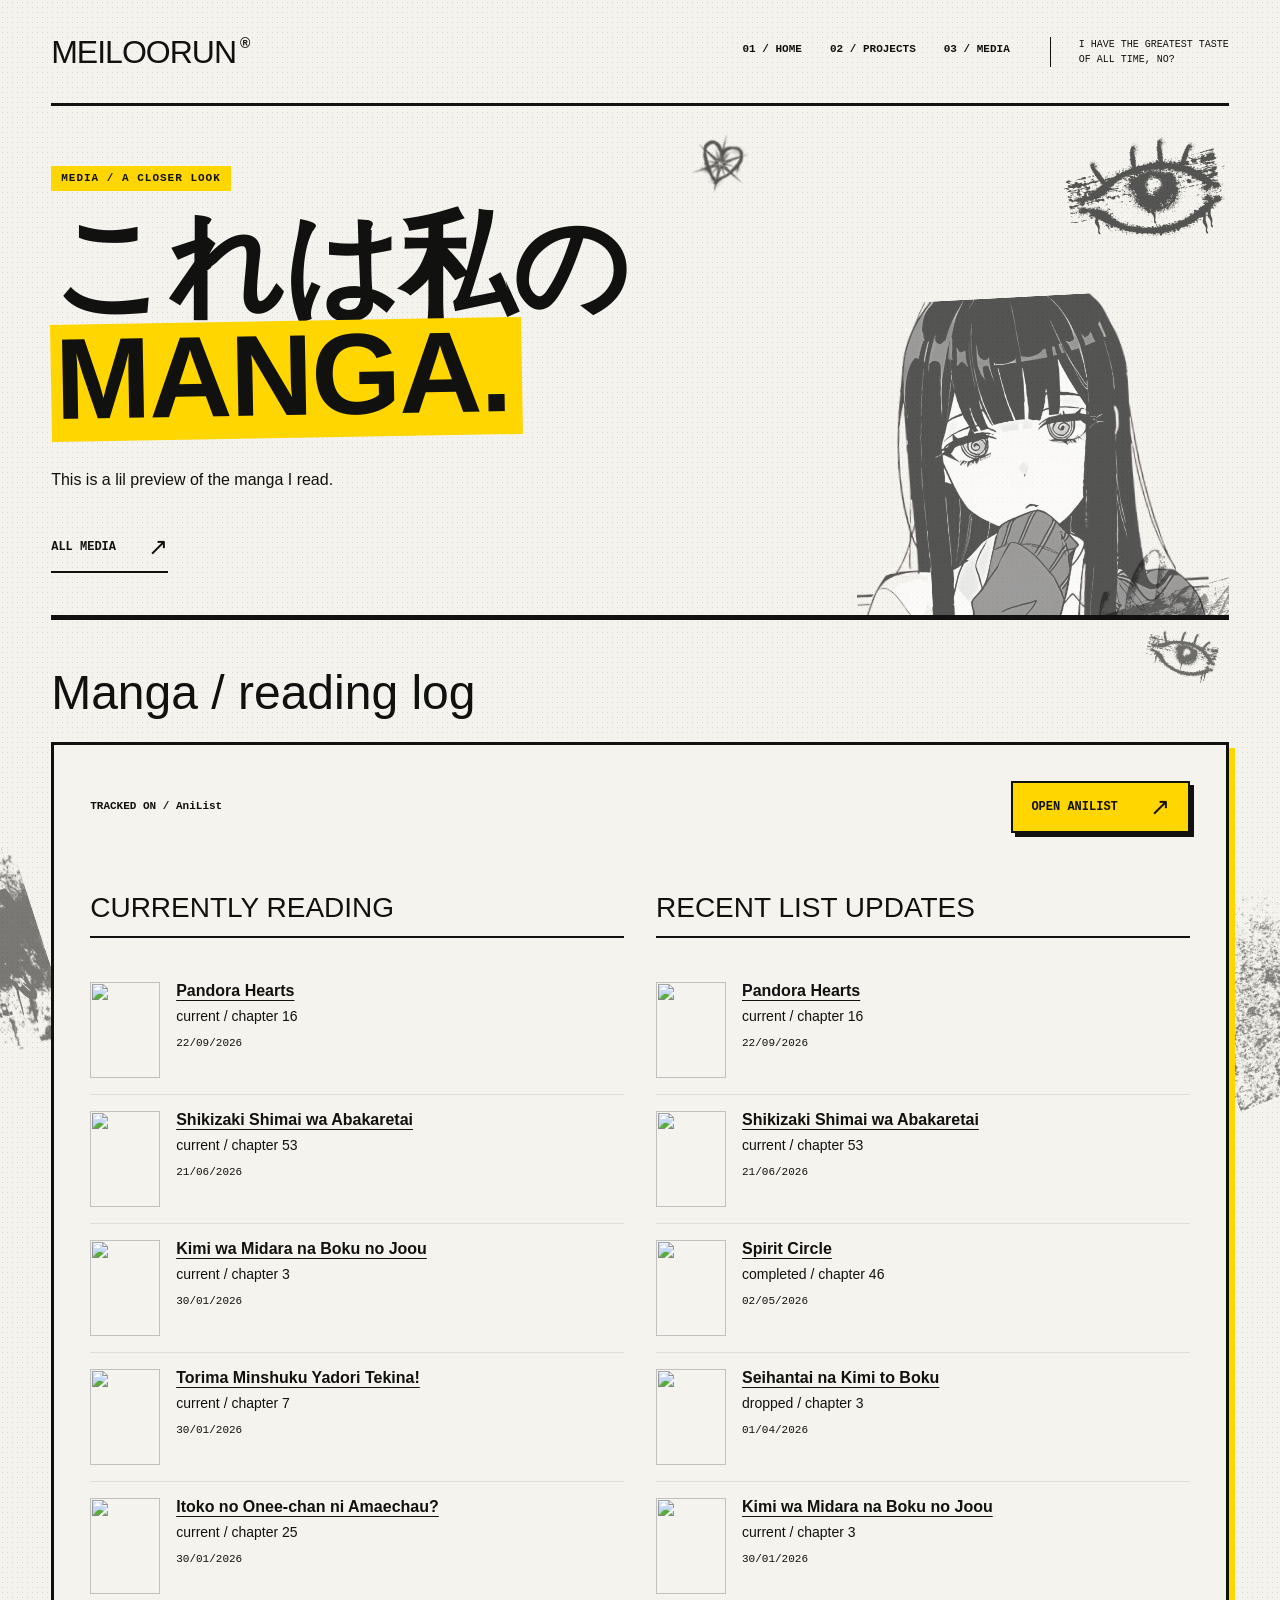
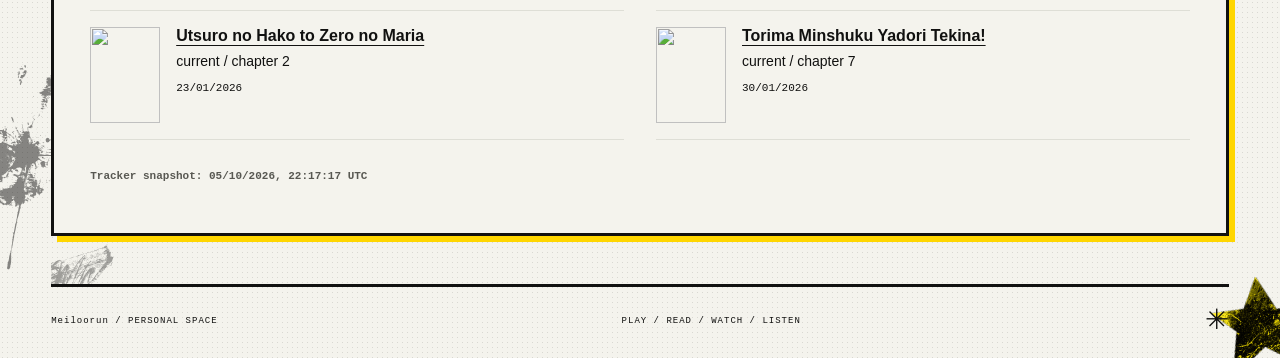
==== media/manga/index.html @ d4879d01 "deploy: Meiloorun/meiloorun-website@8b646c03cad26b272c13154f865f7251a5cf30a3" ====
<!DOCTYPE html><html lang="en"><head><meta charset="utf-8"><meta name="viewport" content="width=device-width, initial-scale=1"><meta name="description" content="Meiloorun's manga: favourites, trackers, and recent activity."><title>Manga | Meiloorun</title><link rel="stylesheet" href="/_astro/PageLayout.DjxuLbHQ.css"><style>._hero_1uqzi_1{border-bottom:5px solid var(--color-ink);padding-block:60px 42px}._hero_1uqzi_1 ._heroTitle_1uqzi_2{max-width:1050px;font:900 clamp(64px, 9vw, 128px) / .95 var(--font-display);text-transform:uppercase;letter-spacing:-2px;margin:0}._highlight_1uqzi_3{background:var(--color-accent);padding:0 12px 8px 4px;display:inline-block;transform:rotate(-1deg)}._lead_1uqzi_4{max-width:620px;margin:28px 0;line-height:1.8}._category_1uqzi_5{border-bottom:2px solid var(--color-ink);padding-block:36px}._category_1uqzi_5 ._categoryTitle_1uqzi_6{font:clamp(38px, 5vw, 72px) / 1 var(--font-display);text-transform:uppercase;margin:0}._category_1uqzi_5 p{max-width:620px;line-height:1.8}._category_1uqzi_5 ._categoryContent_1uqzi_8{padding-right:180px}._category_1uqzi_5[data-tone=ink] ._categoryContent_1uqzi_8{padding-inline:28px;padding-right:200px}._number_1uqzi_10{font:bold 12px / 1.5 var(--font-label);letter-spacing:2px}._jumpLinks_1uqzi_11{font:bold 11px / 1.4 var(--font-label);text-transform:uppercase;flex-wrap:wrap;gap:14px 24px;margin-top:30px;display:flex}._jumpLinks_1uqzi_11 a{color:inherit;text-underline-offset:5px}._placeholder_1uqzi_13{border:3px dashed var(--color-ink);max-width:760px;padding:32px}._placeholder_1uqzi_13 p{line-height:1.8}@media (width>=721px) and (width<=1100px){._heroPortrait_1uqzi_16{opacity:.16}}@media (width<=720px){._hero_1uqzi_1{padding-block:36px 28px}._hero_1uqzi_1 ._heroTitle_1uqzi_2{letter-spacing:-1px;font-size:clamp(48px,13vw,80px)}._category_1uqzi_5 ._categoryContent_1uqzi_8{padding-right:0}._category_1uqzi_5[data-tone=ink] ._categoryContent_1uqzi_8{padding-inline:20px}._placeholder_1uqzi_13{padding:20px}}
._panel_16pn7_1{border:var(--border-heavy);background:var(--color-paper);color:var(--color-ink);box-shadow:6px 6px 0 var(--color-accent);padding:clamp(20px,3vw,36px)}._header_16pn7_2{flex-wrap:wrap;justify-content:space-between;align-items:center;gap:20px;display:flex}._source_16pn7_3,._timestamp_16pn7_3{font:bold 11px / 1.6 var(--font-label)}._feeds_16pn7_4{grid-template-columns:repeat(2,minmax(0,1fr));gap:32px;margin-top:32px;display:grid}._feeds_16pn7_4 h3{font:28px / 1.1 var(--font-display);text-transform:uppercase;border-bottom:2px solid;padding-bottom:12px}._entries_16pn7_6{margin:0;padding:0;list-style:none}._entries_16pn7_6 li{border-bottom:1px solid var(--color-surface);align-items:flex-start;gap:16px;padding-block:16px;display:flex}._entries_16pn7_6 img{object-fit:cover;flex-shrink:0;width:70px;height:96px}._entries_16pn7_6 a{color:inherit;overflow-wrap:anywhere;text-underline-offset:4px;font-weight:700}._entries_16pn7_6 p{margin:8px 0;font-size:14px}._entries_16pn7_6 time{font:11px / 1.5 var(--font-label)}._empty_16pn7_12{color:var(--color-muted);max-width:650px;line-height:1.8}._timestamp_16pn7_3{color:var(--color-muted);margin-top:28px}._embed_16pn7_14{border-top:2px solid;margin-top:24px;padding-top:20px}._embed_16pn7_14 summary{cursor:pointer;font-weight:700}._embed_16pn7_14 iframe{background:#fff;border:1px solid;width:100%;height:clamp(420px,70vh,850px)}._srOnly_16pn7_17{clip-path:inset(50%);white-space:nowrap;width:1px;height:1px;position:absolute;overflow:hidden}@media (width<=720px){._feeds_16pn7_4{grid-template-columns:minmax(0,1fr);gap:16px}}
</style></head><body><div class="_page_t20zd_1" id="top"><div class="_decorations_t20zd_26" aria-hidden="true"><picture class="_decoration_1fcdx_1 " aria-hidden="true" data-position="absolute" data-layer="background" data-hide-on-mobile="true" style="--decoration-left:0%;--decoration-top:50%;--decoration-anchor-x:0%;--decoration-anchor-y:-50%;--decoration-width:220px;--decoration-offset-x:-170px;--decoration-offset-y:0px;--decoration-rotation:-18deg;--decoration-opacity:0.5;--decoration-flip-x:1;--decoration-flip-y:1;--decoration-mobile-left:0%;--decoration-mobile-top:50%;--decoration-mobile-anchor-x:0%;--decoration-mobile-anchor-y:-50%;--decoration-mobile-width:220px;--decoration-mobile-offset-x:-170px;--decoration-mobile-offset-y:0px;--decoration-mobile-rotation:-18deg;--decoration-mobile-opacity:0.5;--decoration-mobile-flip-x:1;--decoration-mobile-flip-y:1"><img src="/images/deco-4.svg" alt="" loading="eager" decoding="async" draggable="false"/></picture><picture class="_decoration_1fcdx_1 " aria-hidden="true" data-position="absolute" data-layer="background" style="--decoration-left:100%;--decoration-top:100%;--decoration-anchor-x:-100%;--decoration-anchor-y:-100%;--decoration-width:100px;--decoration-offset-x:28px;--decoration-offset-y:25px;--decoration-rotation:16deg;--decoration-opacity:1;--decoration-flip-x:1;--decoration-flip-y:1;--decoration-mobile-left:100%;--decoration-mobile-top:100%;--decoration-mobile-anchor-x:-100%;--decoration-mobile-anchor-y:-100%;--decoration-mobile-width:55px;--decoration-mobile-offset-x:18px;--decoration-mobile-offset-y:15px;--decoration-mobile-rotation:16deg;--decoration-mobile-opacity:1;--decoration-mobile-flip-x:1;--decoration-mobile-flip-y:1"><img src="/images/deco-7.svg" alt="" loading="eager" decoding="async" draggable="false"/></picture><picture class="_decoration_1fcdx_1 " aria-hidden="true" data-position="absolute" data-layer="background" data-hide-on-mobile="true" style="--decoration-left:100%;--decoration-top:50%;--decoration-anchor-x:-100%;--decoration-anchor-y:-50%;--decoration-width:clamp(120px, 16vw, 240px);--decoration-offset-x:120px;--decoration-offset-y:0px;--decoration-rotation:-22deg;--decoration-opacity:0.5;--decoration-flip-x:1;--decoration-flip-y:1;--decoration-mobile-left:100%;--decoration-mobile-top:50%;--decoration-mobile-anchor-x:-100%;--decoration-mobile-anchor-y:-50%;--decoration-mobile-width:clamp(120px, 16vw, 240px);--decoration-mobile-offset-x:120px;--decoration-mobile-offset-y:0px;--decoration-mobile-rotation:-22deg;--decoration-mobile-opacity:0.5;--decoration-mobile-flip-x:1;--decoration-mobile-flip-y:1"><img src="/images/deco-3.svg" alt="" loading="eager" decoding="async" draggable="false"/></picture><picture class="_decoration_1fcdx_1 " aria-hidden="true" data-position="absolute" data-layer="background" style="--decoration-left:0%;--decoration-top:100%;--decoration-anchor-x:0%;--decoration-anchor-y:-100%;--decoration-width:150px;--decoration-offset-x:-65px;--decoration-offset-y:-90px;--decoration-rotation:12deg;--decoration-opacity:0.45;--decoration-flip-x:1;--decoration-flip-y:1;--decoration-mobile-left:0%;--decoration-mobile-top:100%;--decoration-mobile-anchor-x:0%;--decoration-mobile-anchor-y:-100%;--decoration-mobile-width:75px;--decoration-mobile-offset-x:-45px;--decoration-mobile-offset-y:-85px;--decoration-mobile-rotation:12deg;--decoration-mobile-opacity:0.25;--decoration-mobile-flip-x:1;--decoration-mobile-flip-y:1"><img src="/images/deco-8.svg" alt="" loading="eager" decoding="async" draggable="false"/></picture></div><a class="_skipLink_t20zd_102" href="#main-content">Skip to content</a><header class="_header_t20zd_19"><a class="_brand_t20zd_40" href="/" aria-label="Meiloorun home">Meiloorun<span aria-hidden="true">®</span></a><nav class="_nav_t20zd_54" aria-label="Main navigation"><a href="/">01 / Home</a><a href="/projects">02 / Projects</a><a href="/media">03 / Media</a></nav><div class="_headerNote_t20zd_80">I have the greatest taste<br/>of all time, no?</div></header><main id="main-content" tabindex="-1" class="_main_t20zd_19"><section aria-labelledby="section-title-_r1R_c_" class="_section_1gnri_1 _hero_1uqzi_1" data-media-position="none" data-media-width="balanced" data-mobile-order="content-first" data-align="center" data-text-align="left" data-spacing="normal" data-width="wide" data-tone="transparent" data-divider="none" data-min-height="auto"><div class="_decorations_1gnri_19" data-clip="true" aria-hidden="true"><picture class="_decoration_1fcdx_1 " aria-hidden="true" data-position="absolute" data-layer="background" style="--decoration-left:100%;--decoration-top:0%;--decoration-anchor-x:-100%;--decoration-anchor-y:0%;--decoration-width:clamp(80px, 14%, 180px);--decoration-offset-x:0px;--decoration-offset-y:30px;--decoration-rotation:-10deg;--decoration-opacity:0.65;--decoration-flip-x:1;--decoration-flip-y:1;--decoration-mobile-left:100%;--decoration-mobile-top:0%;--decoration-mobile-anchor-x:-100%;--decoration-mobile-anchor-y:0%;--decoration-mobile-width:65px;--decoration-mobile-offset-x:0px;--decoration-mobile-offset-y:30px;--decoration-mobile-rotation:-10deg;--decoration-mobile-opacity:0.2;--decoration-mobile-flip-x:1;--decoration-mobile-flip-y:1"><img src="/images/deco-14.svg" alt="" loading="eager" decoding="async" draggable="false"/></picture><picture class="_decoration_1fcdx_1 _heroPortrait_1uqzi_16" aria-hidden="true" data-position="absolute" data-layer="background" data-hide-on-mobile="true" style="--decoration-left:100%;--decoration-top:100%;--decoration-anchor-x:-100%;--decoration-anchor-y:-100%;--decoration-width:clamp(190px, 30%, 390px);--decoration-offset-x:-25px;--decoration-offset-y:35px;--decoration-rotation:-3deg;--decoration-opacity:0.65;--decoration-flip-x:1;--decoration-flip-y:1;--decoration-mobile-left:100%;--decoration-mobile-top:100%;--decoration-mobile-anchor-x:-100%;--decoration-mobile-anchor-y:-100%;--decoration-mobile-width:clamp(190px, 30%, 390px);--decoration-mobile-offset-x:-25px;--decoration-mobile-offset-y:35px;--decoration-mobile-rotation:-3deg;--decoration-mobile-opacity:0.65;--decoration-mobile-flip-x:1;--decoration-mobile-flip-y:1"><img src="/images/deco-chihara.svg" alt="" loading="eager" decoding="async" draggable="false"/></picture><picture class="_decoration_1fcdx_1 " aria-hidden="true" data-position="absolute" data-layer="background" style="--decoration-left:100%;--decoration-top:100%;--decoration-anchor-x:-100%;--decoration-anchor-y:-100%;--decoration-width:240px;--decoration-offset-x:65px;--decoration-offset-y:55px;--decoration-rotation:-18deg;--decoration-opacity:0.4;--decoration-flip-x:1;--decoration-flip-y:1;--decoration-mobile-left:100%;--decoration-mobile-top:100%;--decoration-mobile-anchor-x:-100%;--decoration-mobile-anchor-y:-100%;--decoration-mobile-width:100px;--decoration-mobile-offset-x:50px;--decoration-mobile-offset-y:30px;--decoration-mobile-rotation:-18deg;--decoration-mobile-opacity:0.2;--decoration-mobile-flip-x:1;--decoration-mobile-flip-y:1"><img src="/images/deco-9.svg" alt="" loading="eager" decoding="async" draggable="false"/></picture><picture class="_decoration_1fcdx_1 " aria-hidden="true" data-position="absolute" data-layer="background" data-hide-on-mobile="true" style="--decoration-left:50%;--decoration-top:0%;--decoration-anchor-x:-50%;--decoration-anchor-y:0%;--decoration-width:60px;--decoration-offset-x:80px;--decoration-offset-y:24px;--decoration-rotation:18deg;--decoration-opacity:0.65;--decoration-flip-x:1;--decoration-flip-y:1;--decoration-mobile-left:50%;--decoration-mobile-top:0%;--decoration-mobile-anchor-x:-50%;--decoration-mobile-anchor-y:0%;--decoration-mobile-width:60px;--decoration-mobile-offset-x:80px;--decoration-mobile-offset-y:24px;--decoration-mobile-rotation:18deg;--decoration-mobile-opacity:0.65;--decoration-mobile-flip-x:1;--decoration-mobile-flip-y:1"><img src="/images/deco-6.svg" alt="" loading="eager" decoding="async" draggable="false"/></picture></div><div class="_container_1gnri_11"><div class="_layout_1gnri_29"><div class="_content_1gnri_35 "><div class="_eyebrow_1gnri_57 "><span class="_label_1pocf_1 _yellow_1pocf_14 ">MEDIA / <!-- -->A CLOSER LOOK</span></div><h1 id="section-title-_r1R_c_" class="_title_1gnri_61 _heroTitle_1uqzi_2">これは私の<br/><span class="_highlight_1uqzi_3">MANGA.</span></h1><p class="_lead_1uqzi_4">This is a lil preview of the manga I read.</p><a href="/media" class="_link_1e7rf_1 _plain_1e7rf_21 ">All media<span aria-hidden="true">↗</span></a></div></div></div></section><section aria-labelledby="section-title-_r1R_k_" class="_section_1gnri_1 " data-media-position="none" data-media-width="balanced" data-mobile-order="content-first" data-align="center" data-text-align="left" data-spacing="normal" data-width="wide" data-tone="transparent" data-divider="none" data-min-height="auto"><div class="_decorations_1gnri_19" data-clip="true" aria-hidden="true"><picture class="_decoration_1fcdx_1 " aria-hidden="true" data-position="absolute" data-layer="background" style="--decoration-left:100%;--decoration-top:0%;--decoration-anchor-x:-100%;--decoration-anchor-y:0%;--decoration-width:76px;--decoration-offset-x:-8px;--decoration-offset-y:8px;--decoration-rotation:14deg;--decoration-opacity:0.55;--decoration-flip-x:1;--decoration-flip-y:1;--decoration-mobile-left:100%;--decoration-mobile-top:0%;--decoration-mobile-anchor-x:-100%;--decoration-mobile-anchor-y:0%;--decoration-mobile-width:38px;--decoration-mobile-offset-x:0px;--decoration-mobile-offset-y:4px;--decoration-mobile-rotation:14deg;--decoration-mobile-opacity:0.25;--decoration-mobile-flip-x:1;--decoration-mobile-flip-y:1"><img src="/images/deco-14.svg" alt="" loading="eager" decoding="async" draggable="false"/></picture><picture class="_decoration_1fcdx_1 " aria-hidden="true" data-position="absolute" data-layer="background" style="--decoration-left:0%;--decoration-top:100%;--decoration-anchor-x:0%;--decoration-anchor-y:-100%;--decoration-width:130px;--decoration-offset-x:-65px;--decoration-offset-y:22px;--decoration-rotation:-20deg;--decoration-opacity:0.35;--decoration-flip-x:1;--decoration-flip-y:1;--decoration-mobile-left:0%;--decoration-mobile-top:100%;--decoration-mobile-anchor-x:0%;--decoration-mobile-anchor-y:-100%;--decoration-mobile-width:70px;--decoration-mobile-offset-x:-42px;--decoration-mobile-offset-y:12px;--decoration-mobile-rotation:-20deg;--decoration-mobile-opacity:0.2;--decoration-mobile-flip-x:1;--decoration-mobile-flip-y:1"><img src="/images/deco-9.svg" alt="" loading="eager" decoding="async" draggable="false"/></picture></div><div class="_container_1gnri_11"><div class="_layout_1gnri_29"><div class="_content_1gnri_35 "><h2 id="section-title-_r1R_k_" class="_title_1gnri_61 ">Manga / reading log</h2><div class="_panel_16pn7_1"><div class="_header_16pn7_2"><span class="_source_16pn7_3">TRACKED ON / <!-- -->AniList</span><a href="https://anilist.co/user/Meiloorun/mangalist" target="_blank" rel="noopener noreferrer" aria-label="Open AniList in a new tab" class="_link_1e7rf_1 _primary_1e7rf_15 ">Open <!-- -->AniList<span aria-hidden="true">↗</span></a></div><div class="_feeds_16pn7_4"><section aria-labelledby="_r1R_1lnk_-current"><h3 id="_r1R_1lnk_-current">Currently reading</h3><ul class="_entries_16pn7_6"><li><img src="https://s4.anilist.co/file/anilistcdn/media/manga/cover/small/bx33031-LzNWgqS69qAj.jpg" alt="" width="70" height="96" loading="lazy"/><div><a href="https://anilist.co/manga/33031" target="_blank" rel="noopener noreferrer">Pandora Hearts<span class="_srOnly_16pn7_17"> (opens in a new tab)</span></a><p>current / chapter 16</p><time dateTime="2026-09-22T10:33:36.000Z">22/09/2026</time></div></li><li><img src="https://s4.anilist.co/file/anilistcdn/media/manga/cover/small/bx139961-HboCrA3LIuOt.jpg" alt="" width="70" height="96" loading="lazy"/><div><a href="https://anilist.co/manga/139961" target="_blank" rel="noopener noreferrer">Shikizaki Shimai wa Abakaretai<span class="_srOnly_16pn7_17"> (opens in a new tab)</span></a><p>current / chapter 53</p><time dateTime="2026-06-21T03:43:56.000Z">21/06/2026</time></div></li><li><img src="https://s4.anilist.co/file/anilistcdn/media/manga/cover/small/bx74155-h3V9jB97cusf.png" alt="" width="70" height="96" loading="lazy"/><div><a href="https://anilist.co/manga/74155" target="_blank" rel="noopener noreferrer">Kimi wa Midara na Boku no Joou<span class="_srOnly_16pn7_17"> (opens in a new tab)</span></a><p>current / chapter 3</p><time dateTime="2026-01-30T23:06:05.000Z">30/01/2026</time></div></li><li><img src="https://s4.anilist.co/file/anilistcdn/media/manga/cover/small/bx168348-iiANl3IjRFTK.jpg" alt="" width="70" height="96" loading="lazy"/><div><a href="https://anilist.co/manga/168348" target="_blank" rel="noopener noreferrer">Torima Minshuku Yadori Tekina!<span class="_srOnly_16pn7_17"> (opens in a new tab)</span></a><p>current / chapter 7</p><time dateTime="2026-01-30T20:57:39.000Z">30/01/2026</time></div></li><li><img src="https://s4.anilist.co/file/anilistcdn/media/manga/cover/small/bx177544-zqt30TXeQLfO.jpg" alt="" width="70" height="96" loading="lazy"/><div><a href="https://anilist.co/manga/177544" target="_blank" rel="noopener noreferrer">Itoko no Onee-chan ni Amaechau?<span class="_srOnly_16pn7_17"> (opens in a new tab)</span></a><p>current / chapter 25</p><time dateTime="2026-01-30T20:08:52.000Z">30/01/2026</time></div></li><li><img src="https://s4.anilist.co/file/anilistcdn/media/manga/cover/small/bx85134-a6TDxeB6jQES.png" alt="" width="70" height="96" loading="lazy"/><div><a href="https://anilist.co/manga/85134" target="_blank" rel="noopener noreferrer">Utsuro no Hako to Zero no Maria<span class="_srOnly_16pn7_17"> (opens in a new tab)</span></a><p>current / chapter 2</p><time dateTime="2026-01-23T17:22:02.000Z">23/01/2026</time></div></li></ul></section><section aria-labelledby="_r1R_1lnk_-recent"><h3 id="_r1R_1lnk_-recent">Recent list updates</h3><ul class="_entries_16pn7_6"><li><img src="https://s4.anilist.co/file/anilistcdn/media/manga/cover/small/bx33031-LzNWgqS69qAj.jpg" alt="" width="70" height="96" loading="lazy"/><div><a href="https://anilist.co/manga/33031" target="_blank" rel="noopener noreferrer">Pandora Hearts<span class="_srOnly_16pn7_17"> (opens in a new tab)</span></a><p>current / chapter 16</p><time dateTime="2026-09-22T10:33:36.000Z">22/09/2026</time></div></li><li><img src="https://s4.anilist.co/file/anilistcdn/media/manga/cover/small/bx139961-HboCrA3LIuOt.jpg" alt="" width="70" height="96" loading="lazy"/><div><a href="https://anilist.co/manga/139961" target="_blank" rel="noopener noreferrer">Shikizaki Shimai wa Abakaretai<span class="_srOnly_16pn7_17"> (opens in a new tab)</span></a><p>current / chapter 53</p><time dateTime="2026-06-21T03:43:56.000Z">21/06/2026</time></div></li><li><img src="https://s4.anilist.co/file/anilistcdn/media/manga/cover/small/bx68071-TJlBvhc4aa8y.jpg" alt="" width="70" height="96" loading="lazy"/><div><a href="https://anilist.co/manga/68071" target="_blank" rel="noopener noreferrer">Spirit Circle<span class="_srOnly_16pn7_17"> (opens in a new tab)</span></a><p>completed / chapter 46</p><time dateTime="2026-05-02T19:15:53.000Z">02/05/2026</time></div></li><li><img src="https://s4.anilist.co/file/anilistcdn/media/manga/cover/small/bx147997-QSf3nuWPkYcE.jpg" alt="" width="70" height="96" loading="lazy"/><div><a href="https://anilist.co/manga/147997" target="_blank" rel="noopener noreferrer">Seihantai na Kimi to Boku<span class="_srOnly_16pn7_17"> (opens in a new tab)</span></a><p>dropped / chapter 3</p><time dateTime="2026-04-01T13:04:08.000Z">01/04/2026</time></div></li><li><img src="https://s4.anilist.co/file/anilistcdn/media/manga/cover/small/bx74155-h3V9jB97cusf.png" alt="" width="70" height="96" loading="lazy"/><div><a href="https://anilist.co/manga/74155" target="_blank" rel="noopener noreferrer">Kimi wa Midara na Boku no Joou<span class="_srOnly_16pn7_17"> (opens in a new tab)</span></a><p>current / chapter 3</p><time dateTime="2026-01-30T23:06:05.000Z">30/01/2026</time></div></li><li><img src="https://s4.anilist.co/file/anilistcdn/media/manga/cover/small/bx168348-iiANl3IjRFTK.jpg" alt="" width="70" height="96" loading="lazy"/><div><a href="https://anilist.co/manga/168348" target="_blank" rel="noopener noreferrer">Torima Minshuku Yadori Tekina!<span class="_srOnly_16pn7_17"> (opens in a new tab)</span></a><p>current / chapter 7</p><time dateTime="2026-01-30T20:57:39.000Z">30/01/2026</time></div></li></ul></section></div><p class="_timestamp_16pn7_3">Tracker snapshot: <time dateTime="2026-10-05T22:17:17.995Z">05/10/2026, 22:17:17<!-- --> UTC</time></p></div></div></div></div></section></main><footer class="_footer_t20zd_19"><span>Meiloorun<!-- --> / PERSONAL SPACE</span><span class="_footerNote_t20zd_143">PLAY / READ / WATCH / LISTEN</span><span aria-hidden="true">✳</span></footer></div></body></html>
---- _astro/PageLayout.DjxuLbHQ.css ----
._page_t20zd_1{isolation:isolate;padding:0 var(--page-gutter);position:relative;overflow:clip}._page_t20zd_1:after{content:"";z-index:0;opacity:.12;pointer-events:none;background-image:radial-gradient(var(--color-ink) .55px, transparent .55px);background-size:5px 5px;position:absolute;inset:0}._header_t20zd_19,._main_t20zd_19,._footer_t20zd_19{z-index:1;max-width:var(--page-width);margin-inline:auto;position:relative}._decorations_t20zd_26{pointer-events:none;position:absolute;inset:0}._header_t20zd_19{border-bottom:3px solid var(--color-ink);align-items:center;gap:40px;min-height:106px;display:flex}._brand_t20zd_40{color:inherit;font:32px / 1 var(--font-display);text-transform:uppercase;letter-spacing:-1px;text-decoration:none}._brand_t20zd_40 span{font:bold 14px / 1 var(--font-body);vertical-align:top;padding-left:4px}._nav_t20zd_54{flex-wrap:wrap;gap:28px;margin-left:auto;display:flex}._nav_t20zd_54 a{color:inherit;font:bold 11px / 1.2 var(--font-label);text-transform:uppercase;border-bottom:3px solid #0000;padding:12px 0;text-decoration:none}._nav_t20zd_54 a:hover{border-color:var(--color-ink)}._nav_t20zd_54 a[aria-current=page]{border-color:var(--color-ink);background:var(--color-accent);padding-inline:8px}._headerNote_t20zd_80{border-left:1px solid var(--color-ink);font:10px / 1.5 var(--font-label);text-transform:uppercase;padding-left:28px}._footer_t20zd_19{border-top:3px solid var(--color-ink);min-height:74px;font:9px / 1.5 var(--font-label);letter-spacing:1px;justify-content:space-between;align-items:center;gap:20px;display:flex}._footer_t20zd_19>span:last-child{font-size:28px}._skipLink_t20zd_102{z-index:5;background:var(--color-accent);color:var(--color-ink);padding:12px;position:absolute;top:8px;left:8px;transform:translateY(-200%)}._skipLink_t20zd_102:focus{transform:translateY(0)}@media (width<=1000px){._headerNote_t20zd_80{display:none}}@media (width<=720px){._header_t20zd_19{flex-wrap:wrap;gap:16px;padding-block:24px}._brand_t20zd_40{font-size:28px}._nav_t20zd_54{justify-content:space-between;gap:12px;width:100%;margin:0}._footer_t20zd_19{flex-wrap:wrap;gap:12px;padding-block:20px}._footer_t20zd_19 ._footerNote_t20zd_143{order:3;width:100%;font-size:8px}}._background_145n8_1{z-index:0;pointer-events:none;background:var(--section-surface,var(--color-paper));position:absolute;inset:0}._image_145n8_9{object-fit:cover;object-position:var(--image-position);width:100%;height:100%;position:absolute;inset:0}._overlay_145n8_18{background:var(--section-surface,var(--color-paper));position:absolute;inset:0}@media (width<=720px){._image_145n8_9{object-position:var(--mobile-image-position)}}._section_1gnri_1{--section-gap:clamp(24px, 5vw, 80px);--section-media-ratio:1fr;--section-surface:var(--color-paper);isolation:isolate;padding-block:48px;scroll-margin-top:24px;position:relative}._container_1gnri_11{z-index:1;width:100%;max-width:var(--page-width);margin-inline:auto;position:relative}._decorations_1gnri_19{pointer-events:none;position:absolute;inset:0}._decorations_1gnri_19[data-clip=true]{overflow:clip}._layout_1gnri_29{gap:var(--section-gap);align-items:center;display:grid}._content_1gnri_35,._media_1gnri_35,._secondary_1gnri_35{min-width:0}._content_1gnri_35{overflow-wrap:anywhere}._image_1gnri_43{object-fit:cover;width:100%;height:auto}._header_1gnri_49{margin-bottom:24px}._footer_1gnri_53{margin-top:24px}._eyebrow_1gnri_57{margin-bottom:20px}._title_1gnri_61{font:48px / 1.05 var(--font-display);margin:0 0 24px}._actions_1gnri_66{flex-wrap:wrap;gap:16px;margin-top:28px;display:flex}._secondary_1gnri_35{grid-column:1/-1}._section_1gnri_1[data-media-position=left]>._container_1gnri_11>._layout_1gnri_29{grid-template-columns:var(--section-media-ratio) 1fr}._section_1gnri_1[data-media-position=right]>._container_1gnri_11>._layout_1gnri_29{grid-template-columns:1fr var(--section-media-ratio)}._section_1gnri_1[data-three-columns]>._container_1gnri_11>._layout_1gnri_29{grid-template-columns:1fr var(--section-media-ratio) 1fr}._section_1gnri_1[data-three-columns]>._container_1gnri_11>._layout_1gnri_29>._secondary_1gnri_35{grid-column:auto}._section_1gnri_1[data-media-width=compact]{--section-media-ratio:.68fr}._section_1gnri_1[data-media-width=wide]{--section-media-ratio:1.4fr}._section_1gnri_1[data-media-position=center]>._container_1gnri_11>._layout_1gnri_29>._media_1gnri_35{justify-self:center;width:100%;max-width:600px}._section_1gnri_1[data-align=start]>._container_1gnri_11>._layout_1gnri_29{align-items:start}._section_1gnri_1[data-align=end]>._container_1gnri_11>._layout_1gnri_29{align-items:end}._section_1gnri_1[data-text-align=center]>._container_1gnri_11>._layout_1gnri_29>._content_1gnri_35{text-align:center}._section_1gnri_1[data-text-align=right]>._container_1gnri_11>._layout_1gnri_29>._content_1gnri_35{text-align:right}._section_1gnri_1[data-text-align=center]>._container_1gnri_11>._layout_1gnri_29>._content_1gnri_35>._actions_1gnri_66{justify-content:center}._section_1gnri_1[data-text-align=right]>._container_1gnri_11>._layout_1gnri_29>._content_1gnri_35>._actions_1gnri_66{justify-content:flex-end}._section_1gnri_1[data-spacing=none]{padding-block:0}._section_1gnri_1[data-spacing=compact]{padding-block:24px}._section_1gnri_1[data-spacing=spacious]{padding-block:clamp(64px,8vw,120px)}._section_1gnri_1[data-width=readable]>._container_1gnri_11{max-width:760px}._section_1gnri_1[data-width=full]>._container_1gnri_11{max-width:none}._section_1gnri_1[data-tone=paper]{background:var(--color-paper);color:var(--color-ink)}._section_1gnri_1[data-tone=yellow]{--section-surface:var(--color-accent);background:var(--color-accent);color:var(--color-ink)}._section_1gnri_1[data-tone=ink]{--section-surface:var(--color-ink);background:var(--color-ink);color:var(--color-paper)}._section_1gnri_1[data-divider=top],._section_1gnri_1[data-divider=both]{border-top:3px solid}._section_1gnri_1[data-divider=bottom],._section_1gnri_1[data-divider=both]{border-bottom:3px solid}._section_1gnri_1[data-min-height=screen]{align-content:center;min-height:100svh;display:grid}@media (width<=1000px){._section_1gnri_1{--section-gap:32px}}@media (width<=720px){._section_1gnri_1{--section-gap:44px}._section_1gnri_1[data-media-position]>._container_1gnri_11>._layout_1gnri_29{grid-template-columns:minmax(0,1fr)}._content_1gnri_35{order:0}._media_1gnri_35{order:1}._secondary_1gnri_35{order:2;grid-column:1}._section_1gnri_1[data-mobile-order=media-first]>._container_1gnri_11>._layout_1gnri_29>._media_1gnri_35{order:-1}._title_1gnri_61{font-size:36px}}._label_1pocf_1{font:bold 11px / 1.2 var(--font-label);letter-spacing:1px;text-transform:uppercase;padding:6px 10px;display:inline-block}._ink_1pocf_9{background:var(--color-ink);color:var(--color-paper)}._yellow_1pocf_14{background:var(--color-accent);color:var(--color-ink)}._link_1e7rf_1{min-height:48px;color:var(--color-ink);font:bold 12px / 1.2 var(--font-label);text-transform:uppercase;justify-content:space-between;align-items:center;gap:32px;padding:12px 18px;text-decoration:none;transition:transform .16s,box-shadow .16s;display:inline-flex}._primary_1e7rf_15{border:2px solid var(--color-ink);background:var(--color-accent);box-shadow:4px 4px 0 var(--color-ink)}._plain_1e7rf_21{color:inherit;border-bottom:2px solid;padding-inline:0}._link_1e7rf_1 span{font:24px / 1 var(--font-body)}._primary_1e7rf_15:hover{box-shadow:6px 6px 0 var(--color-ink);transform:translate(-2px,-2px)}._plain_1e7rf_21:hover{background:var(--color-accent);color:var(--color-ink)}@media (prefers-reduced-motion:reduce){._link_1e7rf_1{transition:none}._primary_1e7rf_15:hover{transform:none}}._decoration_1fcdx_1{left:calc(var(--decoration-left) + var(--decoration-offset-x));top:calc(var(--decoration-top) + var(--decoration-offset-y));width:var(--decoration-width);max-width:none;opacity:var(--decoration-opacity);transform:translate(var(--decoration-anchor-x), var(--decoration-anchor-y)) rotate(var(--decoration-rotation)) scale(var(--decoration-flip-x), var(--decoration-flip-y));transform-origin:50%;pointer-events:none;user-select:none;z-index:0;display:block;position:absolute}._decoration_1fcdx_1[data-position=fixed]{position:fixed}._decoration_1fcdx_1[data-layer=foreground]{z-index:2}._decoration_1fcdx_1>img{width:100%;max-width:none;height:auto}@media (width<=720px){._decoration_1fcdx_1{left:calc(var(--decoration-mobile-left) + var(--decoration-mobile-offset-x));top:calc(var(--decoration-mobile-top) + var(--decoration-mobile-offset-y));width:var(--decoration-mobile-width);opacity:var(--decoration-mobile-opacity);transform:translate(var(--decoration-mobile-anchor-x), var(--decoration-mobile-anchor-y)) rotate(var(--decoration-mobile-rotation)) scale(var(--decoration-mobile-flip-x), var(--decoration-mobile-flip-y))}._decoration_1fcdx_1[data-hide-on-mobile]{display:none}}:root{--color-paper:#f4f3ed;--color-ink:#111110;--color-muted:#585852;--color-accent:#ffd600;--color-surface:#deded6;--page-width:1440px;--page-gutter:clamp(20px, 4vw, 64px);--font-body:Arial, Helvetica, sans-serif;--font-display:Impact, "Arial Narrow", "Helvetica Neue", sans-serif;--font-label:"Courier New", monospace;--border-heavy:3px solid var(--color-ink)}*,:before,:after{box-sizing:border-box}body{background:var(--color-paper);color:var(--color-ink);font-family:var(--font-body);margin:0}button,input,select,textarea{font:inherit}img,video{max-width:100%;display:block}:focus-visible{outline-offset:4px;outline:2px solid}
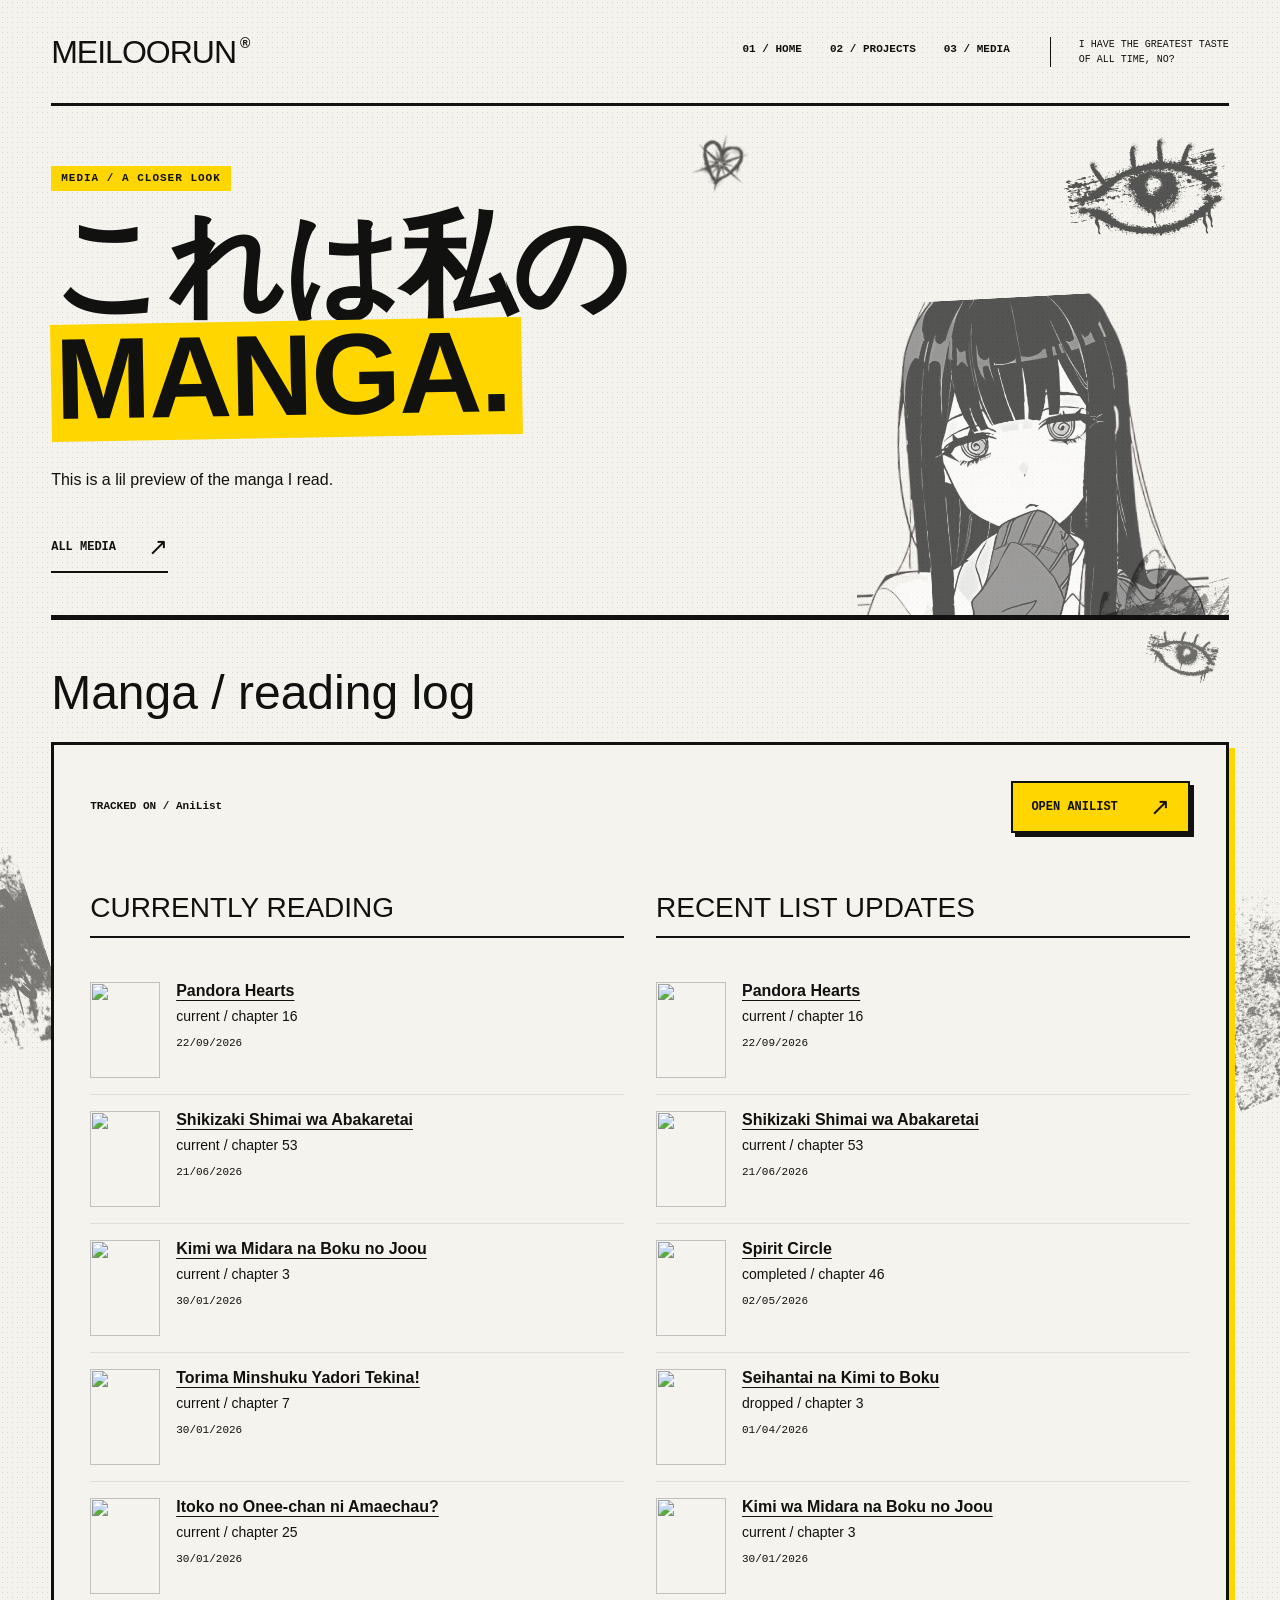
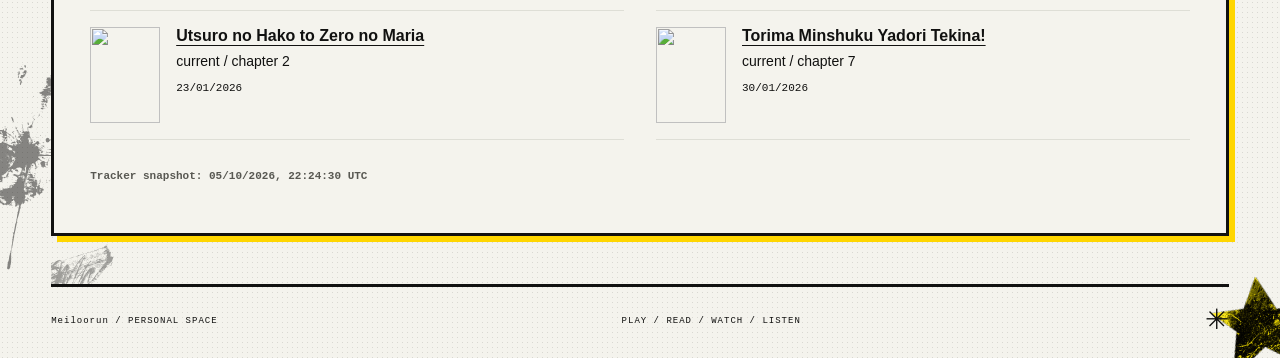
==== commit 7480833a: "deploy: Meiloorun/meiloorun-website@9d176dda1222c4f31618c3b302a3d69da1a7934f" ====
--- a/media/manga/index.html
+++ b/media/manga/index.html
@@ -1,3 +1,3 @@
 <!DOCTYPE html><html lang="en"><head><meta charset="utf-8"><meta name="viewport" content="width=device-width, initial-scale=1"><meta name="description" content="Meiloorun's manga: favourites, trackers, and recent activity."><title>Manga | Meiloorun</title><link rel="stylesheet" href="/_astro/PageLayout.DjxuLbHQ.css"><style>._hero_1uqzi_1{border-bottom:5px solid var(--color-ink);padding-block:60px 42px}._hero_1uqzi_1 ._heroTitle_1uqzi_2{max-width:1050px;font:900 clamp(64px, 9vw, 128px) / .95 var(--font-display);text-transform:uppercase;letter-spacing:-2px;margin:0}._highlight_1uqzi_3{background:var(--color-accent);padding:0 12px 8px 4px;display:inline-block;transform:rotate(-1deg)}._lead_1uqzi_4{max-width:620px;margin:28px 0;line-height:1.8}._category_1uqzi_5{border-bottom:2px solid var(--color-ink);padding-block:36px}._category_1uqzi_5 ._categoryTitle_1uqzi_6{font:clamp(38px, 5vw, 72px) / 1 var(--font-display);text-transform:uppercase;margin:0}._category_1uqzi_5 p{max-width:620px;line-height:1.8}._category_1uqzi_5 ._categoryContent_1uqzi_8{padding-right:180px}._category_1uqzi_5[data-tone=ink] ._categoryContent_1uqzi_8{padding-inline:28px;padding-right:200px}._number_1uqzi_10{font:bold 12px / 1.5 var(--font-label);letter-spacing:2px}._jumpLinks_1uqzi_11{font:bold 11px / 1.4 var(--font-label);text-transform:uppercase;flex-wrap:wrap;gap:14px 24px;margin-top:30px;display:flex}._jumpLinks_1uqzi_11 a{color:inherit;text-underline-offset:5px}._placeholder_1uqzi_13{border:3px dashed var(--color-ink);max-width:760px;padding:32px}._placeholder_1uqzi_13 p{line-height:1.8}@media (width>=721px) and (width<=1100px){._heroPortrait_1uqzi_16{opacity:.16}}@media (width<=720px){._hero_1uqzi_1{padding-block:36px 28px}._hero_1uqzi_1 ._heroTitle_1uqzi_2{letter-spacing:-1px;font-size:clamp(48px,13vw,80px)}._category_1uqzi_5 ._categoryContent_1uqzi_8{padding-right:0}._category_1uqzi_5[data-tone=ink] ._categoryContent_1uqzi_8{padding-inline:20px}._placeholder_1uqzi_13{padding:20px}}
 ._panel_16pn7_1{border:var(--border-heavy);background:var(--color-paper);color:var(--color-ink);box-shadow:6px 6px 0 var(--color-accent);padding:clamp(20px,3vw,36px)}._header_16pn7_2{flex-wrap:wrap;justify-content:space-between;align-items:center;gap:20px;display:flex}._source_16pn7_3,._timestamp_16pn7_3{font:bold 11px / 1.6 var(--font-label)}._feeds_16pn7_4{grid-template-columns:repeat(2,minmax(0,1fr));gap:32px;margin-top:32px;display:grid}._feeds_16pn7_4 h3{font:28px / 1.1 var(--font-display);text-transform:uppercase;border-bottom:2px solid;padding-bottom:12px}._entries_16pn7_6{margin:0;padding:0;list-style:none}._entries_16pn7_6 li{border-bottom:1px solid var(--color-surface);align-items:flex-start;gap:16px;padding-block:16px;display:flex}._entries_16pn7_6 img{object-fit:cover;flex-shrink:0;width:70px;height:96px}._entries_16pn7_6 a{color:inherit;overflow-wrap:anywhere;text-underline-offset:4px;font-weight:700}._entries_16pn7_6 p{margin:8px 0;font-size:14px}._entries_16pn7_6 time{font:11px / 1.5 var(--font-label)}._empty_16pn7_12{color:var(--color-muted);max-width:650px;line-height:1.8}._timestamp_16pn7_3{color:var(--color-muted);margin-top:28px}._embed_16pn7_14{border-top:2px solid;margin-top:24px;padding-top:20px}._embed_16pn7_14 summary{cursor:pointer;font-weight:700}._embed_16pn7_14 iframe{background:#fff;border:1px solid;width:100%;height:clamp(420px,70vh,850px)}._srOnly_16pn7_17{clip-path:inset(50%);white-space:nowrap;width:1px;height:1px;position:absolute;overflow:hidden}@media (width<=720px){._feeds_16pn7_4{grid-template-columns:minmax(0,1fr);gap:16px}}
-</style></head><body><div class="_page_t20zd_1" id="top"><div class="_decorations_t20zd_26" aria-hidden="true"><picture class="_decoration_1fcdx_1 " aria-hidden="true" data-position="absolute" data-layer="background" data-hide-on-mobile="true" style="--decoration-left:0%;--decoration-top:50%;--decoration-anchor-x:0%;--decoration-anchor-y:-50%;--decoration-width:220px;--decoration-offset-x:-170px;--decoration-offset-y:0px;--decoration-rotation:-18deg;--decoration-opacity:0.5;--decoration-flip-x:1;--decoration-flip-y:1;--decoration-mobile-left:0%;--decoration-mobile-top:50%;--decoration-mobile-anchor-x:0%;--decoration-mobile-anchor-y:-50%;--decoration-mobile-width:220px;--decoration-mobile-offset-x:-170px;--decoration-mobile-offset-y:0px;--decoration-mobile-rotation:-18deg;--decoration-mobile-opacity:0.5;--decoration-mobile-flip-x:1;--decoration-mobile-flip-y:1"><img src="/images/deco-4.svg" alt="" loading="eager" decoding="async" draggable="false"/></picture><picture class="_decoration_1fcdx_1 " aria-hidden="true" data-position="absolute" data-layer="background" style="--decoration-left:100%;--decoration-top:100%;--decoration-anchor-x:-100%;--decoration-anchor-y:-100%;--decoration-width:100px;--decoration-offset-x:28px;--decoration-offset-y:25px;--decoration-rotation:16deg;--decoration-opacity:1;--decoration-flip-x:1;--decoration-flip-y:1;--decoration-mobile-left:100%;--decoration-mobile-top:100%;--decoration-mobile-anchor-x:-100%;--decoration-mobile-anchor-y:-100%;--decoration-mobile-width:55px;--decoration-mobile-offset-x:18px;--decoration-mobile-offset-y:15px;--decoration-mobile-rotation:16deg;--decoration-mobile-opacity:1;--decoration-mobile-flip-x:1;--decoration-mobile-flip-y:1"><img src="/images/deco-7.svg" alt="" loading="eager" decoding="async" draggable="false"/></picture><picture class="_decoration_1fcdx_1 " aria-hidden="true" data-position="absolute" data-layer="background" data-hide-on-mobile="true" style="--decoration-left:100%;--decoration-top:50%;--decoration-anchor-x:-100%;--decoration-anchor-y:-50%;--decoration-width:clamp(120px, 16vw, 240px);--decoration-offset-x:120px;--decoration-offset-y:0px;--decoration-rotation:-22deg;--decoration-opacity:0.5;--decoration-flip-x:1;--decoration-flip-y:1;--decoration-mobile-left:100%;--decoration-mobile-top:50%;--decoration-mobile-anchor-x:-100%;--decoration-mobile-anchor-y:-50%;--decoration-mobile-width:clamp(120px, 16vw, 240px);--decoration-mobile-offset-x:120px;--decoration-mobile-offset-y:0px;--decoration-mobile-rotation:-22deg;--decoration-mobile-opacity:0.5;--decoration-mobile-flip-x:1;--decoration-mobile-flip-y:1"><img src="/images/deco-3.svg" alt="" loading="eager" decoding="async" draggable="false"/></picture><picture class="_decoration_1fcdx_1 " aria-hidden="true" data-position="absolute" data-layer="background" style="--decoration-left:0%;--decoration-top:100%;--decoration-anchor-x:0%;--decoration-anchor-y:-100%;--decoration-width:150px;--decoration-offset-x:-65px;--decoration-offset-y:-90px;--decoration-rotation:12deg;--decoration-opacity:0.45;--decoration-flip-x:1;--decoration-flip-y:1;--decoration-mobile-left:0%;--decoration-mobile-top:100%;--decoration-mobile-anchor-x:0%;--decoration-mobile-anchor-y:-100%;--decoration-mobile-width:75px;--decoration-mobile-offset-x:-45px;--decoration-mobile-offset-y:-85px;--decoration-mobile-rotation:12deg;--decoration-mobile-opacity:0.25;--decoration-mobile-flip-x:1;--decoration-mobile-flip-y:1"><img src="/images/deco-8.svg" alt="" loading="eager" decoding="async" draggable="false"/></picture></div><a class="_skipLink_t20zd_102" href="#main-content">Skip to content</a><header class="_header_t20zd_19"><a class="_brand_t20zd_40" href="/" aria-label="Meiloorun home">Meiloorun<span aria-hidden="true">®</span></a><nav class="_nav_t20zd_54" aria-label="Main navigation"><a href="/">01 / Home</a><a href="/projects">02 / Projects</a><a href="/media">03 / Media</a></nav><div class="_headerNote_t20zd_80">I have the greatest taste<br/>of all time, no?</div></header><main id="main-content" tabindex="-1" class="_main_t20zd_19"><section aria-labelledby="section-title-_r1R_c_" class="_section_1gnri_1 _hero_1uqzi_1" data-media-position="none" data-media-width="balanced" data-mobile-order="content-first" data-align="center" data-text-align="left" data-spacing="normal" data-width="wide" data-tone="transparent" data-divider="none" data-min-height="auto"><div class="_decorations_1gnri_19" data-clip="true" aria-hidden="true"><picture class="_decoration_1fcdx_1 " aria-hidden="true" data-position="absolute" data-layer="background" style="--decoration-left:100%;--decoration-top:0%;--decoration-anchor-x:-100%;--decoration-anchor-y:0%;--decoration-width:clamp(80px, 14%, 180px);--decoration-offset-x:0px;--decoration-offset-y:30px;--decoration-rotation:-10deg;--decoration-opacity:0.65;--decoration-flip-x:1;--decoration-flip-y:1;--decoration-mobile-left:100%;--decoration-mobile-top:0%;--decoration-mobile-anchor-x:-100%;--decoration-mobile-anchor-y:0%;--decoration-mobile-width:65px;--decoration-mobile-offset-x:0px;--decoration-mobile-offset-y:30px;--decoration-mobile-rotation:-10deg;--decoration-mobile-opacity:0.2;--decoration-mobile-flip-x:1;--decoration-mobile-flip-y:1"><img src="/images/deco-14.svg" alt="" loading="eager" decoding="async" draggable="false"/></picture><picture class="_decoration_1fcdx_1 _heroPortrait_1uqzi_16" aria-hidden="true" data-position="absolute" data-layer="background" data-hide-on-mobile="true" style="--decoration-left:100%;--decoration-top:100%;--decoration-anchor-x:-100%;--decoration-anchor-y:-100%;--decoration-width:clamp(190px, 30%, 390px);--decoration-offset-x:-25px;--decoration-offset-y:35px;--decoration-rotation:-3deg;--decoration-opacity:0.65;--decoration-flip-x:1;--decoration-flip-y:1;--decoration-mobile-left:100%;--decoration-mobile-top:100%;--decoration-mobile-anchor-x:-100%;--decoration-mobile-anchor-y:-100%;--decoration-mobile-width:clamp(190px, 30%, 390px);--decoration-mobile-offset-x:-25px;--decoration-mobile-offset-y:35px;--decoration-mobile-rotation:-3deg;--decoration-mobile-opacity:0.65;--decoration-mobile-flip-x:1;--decoration-mobile-flip-y:1"><img src="/images/deco-chihara.svg" alt="" loading="eager" decoding="async" draggable="false"/></picture><picture class="_decoration_1fcdx_1 " aria-hidden="true" data-position="absolute" data-layer="background" style="--decoration-left:100%;--decoration-top:100%;--decoration-anchor-x:-100%;--decoration-anchor-y:-100%;--decoration-width:240px;--decoration-offset-x:65px;--decoration-offset-y:55px;--decoration-rotation:-18deg;--decoration-opacity:0.4;--decoration-flip-x:1;--decoration-flip-y:1;--decoration-mobile-left:100%;--decoration-mobile-top:100%;--decoration-mobile-anchor-x:-100%;--decoration-mobile-anchor-y:-100%;--decoration-mobile-width:100px;--decoration-mobile-offset-x:50px;--decoration-mobile-offset-y:30px;--decoration-mobile-rotation:-18deg;--decoration-mobile-opacity:0.2;--decoration-mobile-flip-x:1;--decoration-mobile-flip-y:1"><img src="/images/deco-9.svg" alt="" loading="eager" decoding="async" draggable="false"/></picture><picture class="_decoration_1fcdx_1 " aria-hidden="true" data-position="absolute" data-layer="background" data-hide-on-mobile="true" style="--decoration-left:50%;--decoration-top:0%;--decoration-anchor-x:-50%;--decoration-anchor-y:0%;--decoration-width:60px;--decoration-offset-x:80px;--decoration-offset-y:24px;--decoration-rotation:18deg;--decoration-opacity:0.65;--decoration-flip-x:1;--decoration-flip-y:1;--decoration-mobile-left:50%;--decoration-mobile-top:0%;--decoration-mobile-anchor-x:-50%;--decoration-mobile-anchor-y:0%;--decoration-mobile-width:60px;--decoration-mobile-offset-x:80px;--decoration-mobile-offset-y:24px;--decoration-mobile-rotation:18deg;--decoration-mobile-opacity:0.65;--decoration-mobile-flip-x:1;--decoration-mobile-flip-y:1"><img src="/images/deco-6.svg" alt="" loading="eager" decoding="async" draggable="false"/></picture></div><div class="_container_1gnri_11"><div class="_layout_1gnri_29"><div class="_content_1gnri_35 "><div class="_eyebrow_1gnri_57 "><span class="_label_1pocf_1 _yellow_1pocf_14 ">MEDIA / <!-- -->A CLOSER LOOK</span></div><h1 id="section-title-_r1R_c_" class="_title_1gnri_61 _heroTitle_1uqzi_2">これは私の<br/><span class="_highlight_1uqzi_3">MANGA.</span></h1><p class="_lead_1uqzi_4">This is a lil preview of the manga I read.</p><a href="/media" class="_link_1e7rf_1 _plain_1e7rf_21 ">All media<span aria-hidden="true">↗</span></a></div></div></div></section><section aria-labelledby="section-title-_r1R_k_" class="_section_1gnri_1 " data-media-position="none" data-media-width="balanced" data-mobile-order="content-first" data-align="center" data-text-align="left" data-spacing="normal" data-width="wide" data-tone="transparent" data-divider="none" data-min-height="auto"><div class="_decorations_1gnri_19" data-clip="true" aria-hidden="true"><picture class="_decoration_1fcdx_1 " aria-hidden="true" data-position="absolute" data-layer="background" style="--decoration-left:100%;--decoration-top:0%;--decoration-anchor-x:-100%;--decoration-anchor-y:0%;--decoration-width:76px;--decoration-offset-x:-8px;--decoration-offset-y:8px;--decoration-rotation:14deg;--decoration-opacity:0.55;--decoration-flip-x:1;--decoration-flip-y:1;--decoration-mobile-left:100%;--decoration-mobile-top:0%;--decoration-mobile-anchor-x:-100%;--decoration-mobile-anchor-y:0%;--decoration-mobile-width:38px;--decoration-mobile-offset-x:0px;--decoration-mobile-offset-y:4px;--decoration-mobile-rotation:14deg;--decoration-mobile-opacity:0.25;--decoration-mobile-flip-x:1;--decoration-mobile-flip-y:1"><img src="/images/deco-14.svg" alt="" loading="eager" decoding="async" draggable="false"/></picture><picture class="_decoration_1fcdx_1 " aria-hidden="true" data-position="absolute" data-layer="background" style="--decoration-left:0%;--decoration-top:100%;--decoration-anchor-x:0%;--decoration-anchor-y:-100%;--decoration-width:130px;--decoration-offset-x:-65px;--decoration-offset-y:22px;--decoration-rotation:-20deg;--decoration-opacity:0.35;--decoration-flip-x:1;--decoration-flip-y:1;--decoration-mobile-left:0%;--decoration-mobile-top:100%;--decoration-mobile-anchor-x:0%;--decoration-mobile-anchor-y:-100%;--decoration-mobile-width:70px;--decoration-mobile-offset-x:-42px;--decoration-mobile-offset-y:12px;--decoration-mobile-rotation:-20deg;--decoration-mobile-opacity:0.2;--decoration-mobile-flip-x:1;--decoration-mobile-flip-y:1"><img src="/images/deco-9.svg" alt="" loading="eager" decoding="async" draggable="false"/></picture></div><div class="_container_1gnri_11"><div class="_layout_1gnri_29"><div class="_content_1gnri_35 "><h2 id="section-title-_r1R_k_" class="_title_1gnri_61 ">Manga / reading log</h2><div class="_panel_16pn7_1"><div class="_header_16pn7_2"><span class="_source_16pn7_3">TRACKED ON / <!-- -->AniList</span><a href="https://anilist.co/user/Meiloorun/mangalist" target="_blank" rel="noopener noreferrer" aria-label="Open AniList in a new tab" class="_link_1e7rf_1 _primary_1e7rf_15 ">Open <!-- -->AniList<span aria-hidden="true">↗</span></a></div><div class="_feeds_16pn7_4"><section aria-labelledby="_r1R_1lnk_-current"><h3 id="_r1R_1lnk_-current">Currently reading</h3><ul class="_entries_16pn7_6"><li><img src="https://s4.anilist.co/file/anilistcdn/media/manga/cover/small/bx33031-LzNWgqS69qAj.jpg" alt="" width="70" height="96" loading="lazy"/><div><a href="https://anilist.co/manga/33031" target="_blank" rel="noopener noreferrer">Pandora Hearts<span class="_srOnly_16pn7_17"> (opens in a new tab)</span></a><p>current / chapter 16</p><time dateTime="2026-09-22T10:33:36.000Z">22/09/2026</time></div></li><li><img src="https://s4.anilist.co/file/anilistcdn/media/manga/cover/small/bx139961-HboCrA3LIuOt.jpg" alt="" width="70" height="96" loading="lazy"/><div><a href="https://anilist.co/manga/139961" target="_blank" rel="noopener noreferrer">Shikizaki Shimai wa Abakaretai<span class="_srOnly_16pn7_17"> (opens in a new tab)</span></a><p>current / chapter 53</p><time dateTime="2026-06-21T03:43:56.000Z">21/06/2026</time></div></li><li><img src="https://s4.anilist.co/file/anilistcdn/media/manga/cover/small/bx74155-h3V9jB97cusf.png" alt="" width="70" height="96" loading="lazy"/><div><a href="https://anilist.co/manga/74155" target="_blank" rel="noopener noreferrer">Kimi wa Midara na Boku no Joou<span class="_srOnly_16pn7_17"> (opens in a new tab)</span></a><p>current / chapter 3</p><time dateTime="2026-01-30T23:06:05.000Z">30/01/2026</time></div></li><li><img src="https://s4.anilist.co/file/anilistcdn/media/manga/cover/small/bx168348-iiANl3IjRFTK.jpg" alt="" width="70" height="96" loading="lazy"/><div><a href="https://anilist.co/manga/168348" target="_blank" rel="noopener noreferrer">Torima Minshuku Yadori Tekina!<span class="_srOnly_16pn7_17"> (opens in a new tab)</span></a><p>current / chapter 7</p><time dateTime="2026-01-30T20:57:39.000Z">30/01/2026</time></div></li><li><img src="https://s4.anilist.co/file/anilistcdn/media/manga/cover/small/bx177544-zqt30TXeQLfO.jpg" alt="" width="70" height="96" loading="lazy"/><div><a href="https://anilist.co/manga/177544" target="_blank" rel="noopener noreferrer">Itoko no Onee-chan ni Amaechau?<span class="_srOnly_16pn7_17"> (opens in a new tab)</span></a><p>current / chapter 25</p><time dateTime="2026-01-30T20:08:52.000Z">30/01/2026</time></div></li><li><img src="https://s4.anilist.co/file/anilistcdn/media/manga/cover/small/bx85134-a6TDxeB6jQES.png" alt="" width="70" height="96" loading="lazy"/><div><a href="https://anilist.co/manga/85134" target="_blank" rel="noopener noreferrer">Utsuro no Hako to Zero no Maria<span class="_srOnly_16pn7_17"> (opens in a new tab)</span></a><p>current / chapter 2</p><time dateTime="2026-01-23T17:22:02.000Z">23/01/2026</time></div></li></ul></section><section aria-labelledby="_r1R_1lnk_-recent"><h3 id="_r1R_1lnk_-recent">Recent list updates</h3><ul class="_entries_16pn7_6"><li><img src="https://s4.anilist.co/file/anilistcdn/media/manga/cover/small/bx33031-LzNWgqS69qAj.jpg" alt="" width="70" height="96" loading="lazy"/><div><a href="https://anilist.co/manga/33031" target="_blank" rel="noopener noreferrer">Pandora Hearts<span class="_srOnly_16pn7_17"> (opens in a new tab)</span></a><p>current / chapter 16</p><time dateTime="2026-09-22T10:33:36.000Z">22/09/2026</time></div></li><li><img src="https://s4.anilist.co/file/anilistcdn/media/manga/cover/small/bx139961-HboCrA3LIuOt.jpg" alt="" width="70" height="96" loading="lazy"/><div><a href="https://anilist.co/manga/139961" target="_blank" rel="noopener noreferrer">Shikizaki Shimai wa Abakaretai<span class="_srOnly_16pn7_17"> (opens in a new tab)</span></a><p>current / chapter 53</p><time dateTime="2026-06-21T03:43:56.000Z">21/06/2026</time></div></li><li><img src="https://s4.anilist.co/file/anilistcdn/media/manga/cover/small/bx68071-TJlBvhc4aa8y.jpg" alt="" width="70" height="96" loading="lazy"/><div><a href="https://anilist.co/manga/68071" target="_blank" rel="noopener noreferrer">Spirit Circle<span class="_srOnly_16pn7_17"> (opens in a new tab)</span></a><p>completed / chapter 46</p><time dateTime="2026-05-02T19:15:53.000Z">02/05/2026</time></div></li><li><img src="https://s4.anilist.co/file/anilistcdn/media/manga/cover/small/bx147997-QSf3nuWPkYcE.jpg" alt="" width="70" height="96" loading="lazy"/><div><a href="https://anilist.co/manga/147997" target="_blank" rel="noopener noreferrer">Seihantai na Kimi to Boku<span class="_srOnly_16pn7_17"> (opens in a new tab)</span></a><p>dropped / chapter 3</p><time dateTime="2026-04-01T13:04:08.000Z">01/04/2026</time></div></li><li><img src="https://s4.anilist.co/file/anilistcdn/media/manga/cover/small/bx74155-h3V9jB97cusf.png" alt="" width="70" height="96" loading="lazy"/><div><a href="https://anilist.co/manga/74155" target="_blank" rel="noopener noreferrer">Kimi wa Midara na Boku no Joou<span class="_srOnly_16pn7_17"> (opens in a new tab)</span></a><p>current / chapter 3</p><time dateTime="2026-01-30T23:06:05.000Z">30/01/2026</time></div></li><li><img src="https://s4.anilist.co/file/anilistcdn/media/manga/cover/small/bx168348-iiANl3IjRFTK.jpg" alt="" width="70" height="96" loading="lazy"/><div><a href="https://anilist.co/manga/168348" target="_blank" rel="noopener noreferrer">Torima Minshuku Yadori Tekina!<span class="_srOnly_16pn7_17"> (opens in a new tab)</span></a><p>current / chapter 7</p><time dateTime="2026-01-30T20:57:39.000Z">30/01/2026</time></div></li></ul></section></div><p class="_timestamp_16pn7_3">Tracker snapshot: <time dateTime="2026-10-05T22:17:17.995Z">05/10/2026, 22:17:17<!-- --> UTC</time></p></div></div></div></div></section></main><footer class="_footer_t20zd_19"><span>Meiloorun<!-- --> / PERSONAL SPACE</span><span class="_footerNote_t20zd_143">PLAY / READ / WATCH / LISTEN</span><span aria-hidden="true">✳</span></footer></div></body></html>+</style></head><body><div class="_page_t20zd_1" id="top"><div class="_decorations_t20zd_26" aria-hidden="true"><picture class="_decoration_1fcdx_1 " aria-hidden="true" data-position="absolute" data-layer="background" data-hide-on-mobile="true" style="--decoration-left:0%;--decoration-top:50%;--decoration-anchor-x:0%;--decoration-anchor-y:-50%;--decoration-width:220px;--decoration-offset-x:-170px;--decoration-offset-y:0px;--decoration-rotation:-18deg;--decoration-opacity:0.5;--decoration-flip-x:1;--decoration-flip-y:1;--decoration-mobile-left:0%;--decoration-mobile-top:50%;--decoration-mobile-anchor-x:0%;--decoration-mobile-anchor-y:-50%;--decoration-mobile-width:220px;--decoration-mobile-offset-x:-170px;--decoration-mobile-offset-y:0px;--decoration-mobile-rotation:-18deg;--decoration-mobile-opacity:0.5;--decoration-mobile-flip-x:1;--decoration-mobile-flip-y:1"><img src="/images/deco-4.svg" alt="" loading="eager" decoding="async" draggable="false"/></picture><picture class="_decoration_1fcdx_1 " aria-hidden="true" data-position="absolute" data-layer="background" style="--decoration-left:100%;--decoration-top:100%;--decoration-anchor-x:-100%;--decoration-anchor-y:-100%;--decoration-width:100px;--decoration-offset-x:28px;--decoration-offset-y:25px;--decoration-rotation:16deg;--decoration-opacity:1;--decoration-flip-x:1;--decoration-flip-y:1;--decoration-mobile-left:100%;--decoration-mobile-top:100%;--decoration-mobile-anchor-x:-100%;--decoration-mobile-anchor-y:-100%;--decoration-mobile-width:55px;--decoration-mobile-offset-x:18px;--decoration-mobile-offset-y:15px;--decoration-mobile-rotation:16deg;--decoration-mobile-opacity:1;--decoration-mobile-flip-x:1;--decoration-mobile-flip-y:1"><img src="/images/deco-7.svg" alt="" loading="eager" decoding="async" draggable="false"/></picture><picture class="_decoration_1fcdx_1 " aria-hidden="true" data-position="absolute" data-layer="background" data-hide-on-mobile="true" style="--decoration-left:100%;--decoration-top:50%;--decoration-anchor-x:-100%;--decoration-anchor-y:-50%;--decoration-width:clamp(120px, 16vw, 240px);--decoration-offset-x:120px;--decoration-offset-y:0px;--decoration-rotation:-22deg;--decoration-opacity:0.5;--decoration-flip-x:1;--decoration-flip-y:1;--decoration-mobile-left:100%;--decoration-mobile-top:50%;--decoration-mobile-anchor-x:-100%;--decoration-mobile-anchor-y:-50%;--decoration-mobile-width:clamp(120px, 16vw, 240px);--decoration-mobile-offset-x:120px;--decoration-mobile-offset-y:0px;--decoration-mobile-rotation:-22deg;--decoration-mobile-opacity:0.5;--decoration-mobile-flip-x:1;--decoration-mobile-flip-y:1"><img src="/images/deco-3.svg" alt="" loading="eager" decoding="async" draggable="false"/></picture><picture class="_decoration_1fcdx_1 " aria-hidden="true" data-position="absolute" data-layer="background" style="--decoration-left:0%;--decoration-top:100%;--decoration-anchor-x:0%;--decoration-anchor-y:-100%;--decoration-width:150px;--decoration-offset-x:-65px;--decoration-offset-y:-90px;--decoration-rotation:12deg;--decoration-opacity:0.45;--decoration-flip-x:1;--decoration-flip-y:1;--decoration-mobile-left:0%;--decoration-mobile-top:100%;--decoration-mobile-anchor-x:0%;--decoration-mobile-anchor-y:-100%;--decoration-mobile-width:75px;--decoration-mobile-offset-x:-45px;--decoration-mobile-offset-y:-85px;--decoration-mobile-rotation:12deg;--decoration-mobile-opacity:0.25;--decoration-mobile-flip-x:1;--decoration-mobile-flip-y:1"><img src="/images/deco-8.svg" alt="" loading="eager" decoding="async" draggable="false"/></picture></div><a class="_skipLink_t20zd_102" href="#main-content">Skip to content</a><header class="_header_t20zd_19"><a class="_brand_t20zd_40" href="/" aria-label="Meiloorun home">Meiloorun<span aria-hidden="true">®</span></a><nav class="_nav_t20zd_54" aria-label="Main navigation"><a href="/">01 / Home</a><a href="/projects">02 / Projects</a><a href="/media">03 / Media</a></nav><div class="_headerNote_t20zd_80">I have the greatest taste<br/>of all time, no?</div></header><main id="main-content" tabindex="-1" class="_main_t20zd_19"><section aria-labelledby="section-title-_r1R_c_" class="_section_1gnri_1 _hero_1uqzi_1" data-media-position="none" data-media-width="balanced" data-mobile-order="content-first" data-align="center" data-text-align="left" data-spacing="normal" data-width="wide" data-tone="transparent" data-divider="none" data-min-height="auto"><div class="_decorations_1gnri_19" data-clip="true" aria-hidden="true"><picture class="_decoration_1fcdx_1 " aria-hidden="true" data-position="absolute" data-layer="background" style="--decoration-left:100%;--decoration-top:0%;--decoration-anchor-x:-100%;--decoration-anchor-y:0%;--decoration-width:clamp(80px, 14%, 180px);--decoration-offset-x:0px;--decoration-offset-y:30px;--decoration-rotation:-10deg;--decoration-opacity:0.65;--decoration-flip-x:1;--decoration-flip-y:1;--decoration-mobile-left:100%;--decoration-mobile-top:0%;--decoration-mobile-anchor-x:-100%;--decoration-mobile-anchor-y:0%;--decoration-mobile-width:65px;--decoration-mobile-offset-x:0px;--decoration-mobile-offset-y:30px;--decoration-mobile-rotation:-10deg;--decoration-mobile-opacity:0.2;--decoration-mobile-flip-x:1;--decoration-mobile-flip-y:1"><img src="/images/deco-14.svg" alt="" loading="eager" decoding="async" draggable="false"/></picture><picture class="_decoration_1fcdx_1 _heroPortrait_1uqzi_16" aria-hidden="true" data-position="absolute" data-layer="background" data-hide-on-mobile="true" style="--decoration-left:100%;--decoration-top:100%;--decoration-anchor-x:-100%;--decoration-anchor-y:-100%;--decoration-width:clamp(190px, 30%, 390px);--decoration-offset-x:-25px;--decoration-offset-y:35px;--decoration-rotation:-3deg;--decoration-opacity:0.65;--decoration-flip-x:1;--decoration-flip-y:1;--decoration-mobile-left:100%;--decoration-mobile-top:100%;--decoration-mobile-anchor-x:-100%;--decoration-mobile-anchor-y:-100%;--decoration-mobile-width:clamp(190px, 30%, 390px);--decoration-mobile-offset-x:-25px;--decoration-mobile-offset-y:35px;--decoration-mobile-rotation:-3deg;--decoration-mobile-opacity:0.65;--decoration-mobile-flip-x:1;--decoration-mobile-flip-y:1"><img src="/images/deco-chihara.svg" alt="" loading="eager" decoding="async" draggable="false"/></picture><picture class="_decoration_1fcdx_1 " aria-hidden="true" data-position="absolute" data-layer="background" style="--decoration-left:100%;--decoration-top:100%;--decoration-anchor-x:-100%;--decoration-anchor-y:-100%;--decoration-width:240px;--decoration-offset-x:65px;--decoration-offset-y:55px;--decoration-rotation:-18deg;--decoration-opacity:0.4;--decoration-flip-x:1;--decoration-flip-y:1;--decoration-mobile-left:100%;--decoration-mobile-top:100%;--decoration-mobile-anchor-x:-100%;--decoration-mobile-anchor-y:-100%;--decoration-mobile-width:100px;--decoration-mobile-offset-x:50px;--decoration-mobile-offset-y:30px;--decoration-mobile-rotation:-18deg;--decoration-mobile-opacity:0.2;--decoration-mobile-flip-x:1;--decoration-mobile-flip-y:1"><img src="/images/deco-9.svg" alt="" loading="eager" decoding="async" draggable="false"/></picture><picture class="_decoration_1fcdx_1 " aria-hidden="true" data-position="absolute" data-layer="background" data-hide-on-mobile="true" style="--decoration-left:50%;--decoration-top:0%;--decoration-anchor-x:-50%;--decoration-anchor-y:0%;--decoration-width:60px;--decoration-offset-x:80px;--decoration-offset-y:24px;--decoration-rotation:18deg;--decoration-opacity:0.65;--decoration-flip-x:1;--decoration-flip-y:1;--decoration-mobile-left:50%;--decoration-mobile-top:0%;--decoration-mobile-anchor-x:-50%;--decoration-mobile-anchor-y:0%;--decoration-mobile-width:60px;--decoration-mobile-offset-x:80px;--decoration-mobile-offset-y:24px;--decoration-mobile-rotation:18deg;--decoration-mobile-opacity:0.65;--decoration-mobile-flip-x:1;--decoration-mobile-flip-y:1"><img src="/images/deco-6.svg" alt="" loading="eager" decoding="async" draggable="false"/></picture></div><div class="_container_1gnri_11"><div class="_layout_1gnri_29"><div class="_content_1gnri_35 "><div class="_eyebrow_1gnri_57 "><span class="_label_1pocf_1 _yellow_1pocf_14 ">MEDIA / <!-- -->A CLOSER LOOK</span></div><h1 id="section-title-_r1R_c_" class="_title_1gnri_61 _heroTitle_1uqzi_2">これは私の<br/><span class="_highlight_1uqzi_3">MANGA.</span></h1><p class="_lead_1uqzi_4">This is a lil preview of the manga I read.</p><a href="/media" class="_link_1e7rf_1 _plain_1e7rf_21 ">All media<span aria-hidden="true">↗</span></a></div></div></div></section><section aria-labelledby="section-title-_r1R_k_" class="_section_1gnri_1 " data-media-position="none" data-media-width="balanced" data-mobile-order="content-first" data-align="center" data-text-align="left" data-spacing="normal" data-width="wide" data-tone="transparent" data-divider="none" data-min-height="auto"><div class="_decorations_1gnri_19" data-clip="true" aria-hidden="true"><picture class="_decoration_1fcdx_1 " aria-hidden="true" data-position="absolute" data-layer="background" style="--decoration-left:100%;--decoration-top:0%;--decoration-anchor-x:-100%;--decoration-anchor-y:0%;--decoration-width:76px;--decoration-offset-x:-8px;--decoration-offset-y:8px;--decoration-rotation:14deg;--decoration-opacity:0.55;--decoration-flip-x:1;--decoration-flip-y:1;--decoration-mobile-left:100%;--decoration-mobile-top:0%;--decoration-mobile-anchor-x:-100%;--decoration-mobile-anchor-y:0%;--decoration-mobile-width:38px;--decoration-mobile-offset-x:0px;--decoration-mobile-offset-y:4px;--decoration-mobile-rotation:14deg;--decoration-mobile-opacity:0.25;--decoration-mobile-flip-x:1;--decoration-mobile-flip-y:1"><img src="/images/deco-14.svg" alt="" loading="eager" decoding="async" draggable="false"/></picture><picture class="_decoration_1fcdx_1 " aria-hidden="true" data-position="absolute" data-layer="background" style="--decoration-left:0%;--decoration-top:100%;--decoration-anchor-x:0%;--decoration-anchor-y:-100%;--decoration-width:130px;--decoration-offset-x:-65px;--decoration-offset-y:22px;--decoration-rotation:-20deg;--decoration-opacity:0.35;--decoration-flip-x:1;--decoration-flip-y:1;--decoration-mobile-left:0%;--decoration-mobile-top:100%;--decoration-mobile-anchor-x:0%;--decoration-mobile-anchor-y:-100%;--decoration-mobile-width:70px;--decoration-mobile-offset-x:-42px;--decoration-mobile-offset-y:12px;--decoration-mobile-rotation:-20deg;--decoration-mobile-opacity:0.2;--decoration-mobile-flip-x:1;--decoration-mobile-flip-y:1"><img src="/images/deco-9.svg" alt="" loading="eager" decoding="async" draggable="false"/></picture></div><div class="_container_1gnri_11"><div class="_layout_1gnri_29"><div class="_content_1gnri_35 "><h2 id="section-title-_r1R_k_" class="_title_1gnri_61 ">Manga / reading log</h2><div class="_panel_16pn7_1"><div class="_header_16pn7_2"><span class="_source_16pn7_3">TRACKED ON / <!-- -->AniList</span><a href="https://anilist.co/user/Meiloorun/mangalist" target="_blank" rel="noopener noreferrer" aria-label="Open AniList in a new tab" class="_link_1e7rf_1 _primary_1e7rf_15 ">Open <!-- -->AniList<span aria-hidden="true">↗</span></a></div><div class="_feeds_16pn7_4"><section aria-labelledby="_r1R_1lnk_-current"><h3 id="_r1R_1lnk_-current">Currently reading</h3><ul class="_entries_16pn7_6"><li><img src="https://s4.anilist.co/file/anilistcdn/media/manga/cover/small/bx33031-LzNWgqS69qAj.jpg" alt="" width="70" height="96" loading="lazy"/><div><a href="https://anilist.co/manga/33031" target="_blank" rel="noopener noreferrer">Pandora Hearts<span class="_srOnly_16pn7_17"> (opens in a new tab)</span></a><p>current / chapter 16</p><time dateTime="2026-09-22T10:33:36.000Z">22/09/2026</time></div></li><li><img src="https://s4.anilist.co/file/anilistcdn/media/manga/cover/small/bx139961-HboCrA3LIuOt.jpg" alt="" width="70" height="96" loading="lazy"/><div><a href="https://anilist.co/manga/139961" target="_blank" rel="noopener noreferrer">Shikizaki Shimai wa Abakaretai<span class="_srOnly_16pn7_17"> (opens in a new tab)</span></a><p>current / chapter 53</p><time dateTime="2026-06-21T03:43:56.000Z">21/06/2026</time></div></li><li><img src="https://s4.anilist.co/file/anilistcdn/media/manga/cover/small/bx74155-h3V9jB97cusf.png" alt="" width="70" height="96" loading="lazy"/><div><a href="https://anilist.co/manga/74155" target="_blank" rel="noopener noreferrer">Kimi wa Midara na Boku no Joou<span class="_srOnly_16pn7_17"> (opens in a new tab)</span></a><p>current / chapter 3</p><time dateTime="2026-01-30T23:06:05.000Z">30/01/2026</time></div></li><li><img src="https://s4.anilist.co/file/anilistcdn/media/manga/cover/small/bx168348-iiANl3IjRFTK.jpg" alt="" width="70" height="96" loading="lazy"/><div><a href="https://anilist.co/manga/168348" target="_blank" rel="noopener noreferrer">Torima Minshuku Yadori Tekina!<span class="_srOnly_16pn7_17"> (opens in a new tab)</span></a><p>current / chapter 7</p><time dateTime="2026-01-30T20:57:39.000Z">30/01/2026</time></div></li><li><img src="https://s4.anilist.co/file/anilistcdn/media/manga/cover/small/bx177544-zqt30TXeQLfO.jpg" alt="" width="70" height="96" loading="lazy"/><div><a href="https://anilist.co/manga/177544" target="_blank" rel="noopener noreferrer">Itoko no Onee-chan ni Amaechau?<span class="_srOnly_16pn7_17"> (opens in a new tab)</span></a><p>current / chapter 25</p><time dateTime="2026-01-30T20:08:52.000Z">30/01/2026</time></div></li><li><img src="https://s4.anilist.co/file/anilistcdn/media/manga/cover/small/bx85134-a6TDxeB6jQES.png" alt="" width="70" height="96" loading="lazy"/><div><a href="https://anilist.co/manga/85134" target="_blank" rel="noopener noreferrer">Utsuro no Hako to Zero no Maria<span class="_srOnly_16pn7_17"> (opens in a new tab)</span></a><p>current / chapter 2</p><time dateTime="2026-01-23T17:22:02.000Z">23/01/2026</time></div></li></ul></section><section aria-labelledby="_r1R_1lnk_-recent"><h3 id="_r1R_1lnk_-recent">Recent list updates</h3><ul class="_entries_16pn7_6"><li><img src="https://s4.anilist.co/file/anilistcdn/media/manga/cover/small/bx33031-LzNWgqS69qAj.jpg" alt="" width="70" height="96" loading="lazy"/><div><a href="https://anilist.co/manga/33031" target="_blank" rel="noopener noreferrer">Pandora Hearts<span class="_srOnly_16pn7_17"> (opens in a new tab)</span></a><p>current / chapter 16</p><time dateTime="2026-09-22T10:33:36.000Z">22/09/2026</time></div></li><li><img src="https://s4.anilist.co/file/anilistcdn/media/manga/cover/small/bx139961-HboCrA3LIuOt.jpg" alt="" width="70" height="96" loading="lazy"/><div><a href="https://anilist.co/manga/139961" target="_blank" rel="noopener noreferrer">Shikizaki Shimai wa Abakaretai<span class="_srOnly_16pn7_17"> (opens in a new tab)</span></a><p>current / chapter 53</p><time dateTime="2026-06-21T03:43:56.000Z">21/06/2026</time></div></li><li><img src="https://s4.anilist.co/file/anilistcdn/media/manga/cover/small/bx68071-TJlBvhc4aa8y.jpg" alt="" width="70" height="96" loading="lazy"/><div><a href="https://anilist.co/manga/68071" target="_blank" rel="noopener noreferrer">Spirit Circle<span class="_srOnly_16pn7_17"> (opens in a new tab)</span></a><p>completed / chapter 46</p><time dateTime="2026-05-02T19:15:53.000Z">02/05/2026</time></div></li><li><img src="https://s4.anilist.co/file/anilistcdn/media/manga/cover/small/bx147997-QSf3nuWPkYcE.jpg" alt="" width="70" height="96" loading="lazy"/><div><a href="https://anilist.co/manga/147997" target="_blank" rel="noopener noreferrer">Seihantai na Kimi to Boku<span class="_srOnly_16pn7_17"> (opens in a new tab)</span></a><p>dropped / chapter 3</p><time dateTime="2026-04-01T13:04:08.000Z">01/04/2026</time></div></li><li><img src="https://s4.anilist.co/file/anilistcdn/media/manga/cover/small/bx74155-h3V9jB97cusf.png" alt="" width="70" height="96" loading="lazy"/><div><a href="https://anilist.co/manga/74155" target="_blank" rel="noopener noreferrer">Kimi wa Midara na Boku no Joou<span class="_srOnly_16pn7_17"> (opens in a new tab)</span></a><p>current / chapter 3</p><time dateTime="2026-01-30T23:06:05.000Z">30/01/2026</time></div></li><li><img src="https://s4.anilist.co/file/anilistcdn/media/manga/cover/small/bx168348-iiANl3IjRFTK.jpg" alt="" width="70" height="96" loading="lazy"/><div><a href="https://anilist.co/manga/168348" target="_blank" rel="noopener noreferrer">Torima Minshuku Yadori Tekina!<span class="_srOnly_16pn7_17"> (opens in a new tab)</span></a><p>current / chapter 7</p><time dateTime="2026-01-30T20:57:39.000Z">30/01/2026</time></div></li></ul></section></div><p class="_timestamp_16pn7_3">Tracker snapshot: <time dateTime="2026-10-05T22:24:30.925Z">05/10/2026, 22:24:30<!-- --> UTC</time></p></div></div></div></div></section></main><footer class="_footer_t20zd_19"><span>Meiloorun<!-- --> / PERSONAL SPACE</span><span class="_footerNote_t20zd_143">PLAY / READ / WATCH / LISTEN</span><span aria-hidden="true">✳</span></footer></div></body></html>
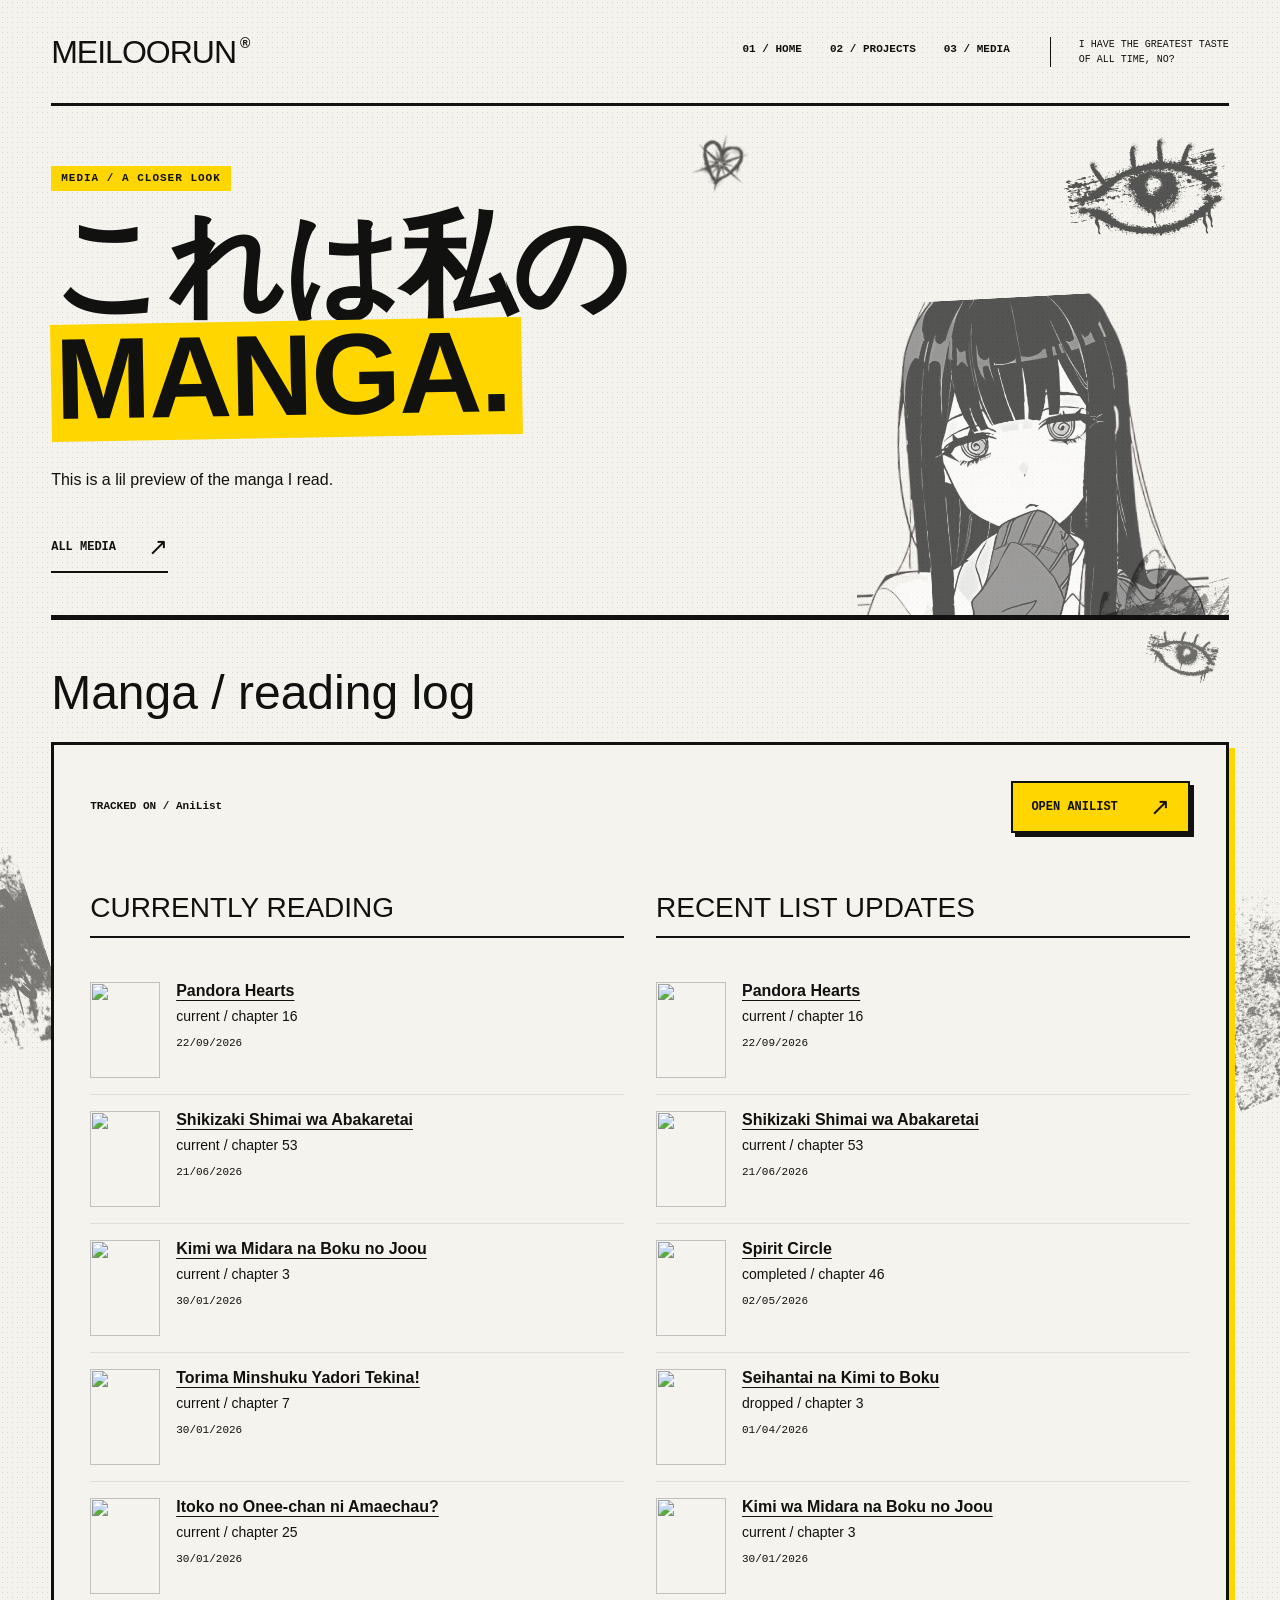
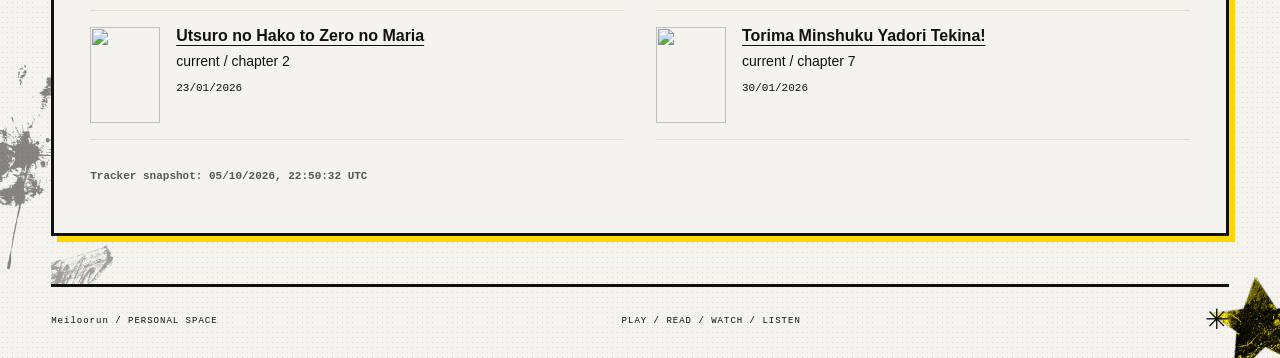
==== commit d4469c3d: "deploy: Meiloorun/meiloorun-website@a7d0e4ce431676e9884625a674686b65e374f521" ====
--- a/media/manga/index.html
+++ b/media/manga/index.html
@@ -1,3 +1,3 @@
 <!DOCTYPE html><html lang="en"><head><meta charset="utf-8"><meta name="viewport" content="width=device-width, initial-scale=1"><meta name="description" content="Meiloorun's manga: favourites, trackers, and recent activity."><title>Manga | Meiloorun</title><link rel="stylesheet" href="/_astro/PageLayout.DjxuLbHQ.css"><style>._hero_1uqzi_1{border-bottom:5px solid var(--color-ink);padding-block:60px 42px}._hero_1uqzi_1 ._heroTitle_1uqzi_2{max-width:1050px;font:900 clamp(64px, 9vw, 128px) / .95 var(--font-display);text-transform:uppercase;letter-spacing:-2px;margin:0}._highlight_1uqzi_3{background:var(--color-accent);padding:0 12px 8px 4px;display:inline-block;transform:rotate(-1deg)}._lead_1uqzi_4{max-width:620px;margin:28px 0;line-height:1.8}._category_1uqzi_5{border-bottom:2px solid var(--color-ink);padding-block:36px}._category_1uqzi_5 ._categoryTitle_1uqzi_6{font:clamp(38px, 5vw, 72px) / 1 var(--font-display);text-transform:uppercase;margin:0}._category_1uqzi_5 p{max-width:620px;line-height:1.8}._category_1uqzi_5 ._categoryContent_1uqzi_8{padding-right:180px}._category_1uqzi_5[data-tone=ink] ._categoryContent_1uqzi_8{padding-inline:28px;padding-right:200px}._number_1uqzi_10{font:bold 12px / 1.5 var(--font-label);letter-spacing:2px}._jumpLinks_1uqzi_11{font:bold 11px / 1.4 var(--font-label);text-transform:uppercase;flex-wrap:wrap;gap:14px 24px;margin-top:30px;display:flex}._jumpLinks_1uqzi_11 a{color:inherit;text-underline-offset:5px}._placeholder_1uqzi_13{border:3px dashed var(--color-ink);max-width:760px;padding:32px}._placeholder_1uqzi_13 p{line-height:1.8}@media (width>=721px) and (width<=1100px){._heroPortrait_1uqzi_16{opacity:.16}}@media (width<=720px){._hero_1uqzi_1{padding-block:36px 28px}._hero_1uqzi_1 ._heroTitle_1uqzi_2{letter-spacing:-1px;font-size:clamp(48px,13vw,80px)}._category_1uqzi_5 ._categoryContent_1uqzi_8{padding-right:0}._category_1uqzi_5[data-tone=ink] ._categoryContent_1uqzi_8{padding-inline:20px}._placeholder_1uqzi_13{padding:20px}}
 ._panel_16pn7_1{border:var(--border-heavy);background:var(--color-paper);color:var(--color-ink);box-shadow:6px 6px 0 var(--color-accent);padding:clamp(20px,3vw,36px)}._header_16pn7_2{flex-wrap:wrap;justify-content:space-between;align-items:center;gap:20px;display:flex}._source_16pn7_3,._timestamp_16pn7_3{font:bold 11px / 1.6 var(--font-label)}._feeds_16pn7_4{grid-template-columns:repeat(2,minmax(0,1fr));gap:32px;margin-top:32px;display:grid}._feeds_16pn7_4 h3{font:28px / 1.1 var(--font-display);text-transform:uppercase;border-bottom:2px solid;padding-bottom:12px}._entries_16pn7_6{margin:0;padding:0;list-style:none}._entries_16pn7_6 li{border-bottom:1px solid var(--color-surface);align-items:flex-start;gap:16px;padding-block:16px;display:flex}._entries_16pn7_6 img{object-fit:cover;flex-shrink:0;width:70px;height:96px}._entries_16pn7_6 a{color:inherit;overflow-wrap:anywhere;text-underline-offset:4px;font-weight:700}._entries_16pn7_6 p{margin:8px 0;font-size:14px}._entries_16pn7_6 time{font:11px / 1.5 var(--font-label)}._empty_16pn7_12{color:var(--color-muted);max-width:650px;line-height:1.8}._timestamp_16pn7_3{color:var(--color-muted);margin-top:28px}._embed_16pn7_14{border-top:2px solid;margin-top:24px;padding-top:20px}._embed_16pn7_14 summary{cursor:pointer;font-weight:700}._embed_16pn7_14 iframe{background:#fff;border:1px solid;width:100%;height:clamp(420px,70vh,850px)}._srOnly_16pn7_17{clip-path:inset(50%);white-space:nowrap;width:1px;height:1px;position:absolute;overflow:hidden}@media (width<=720px){._feeds_16pn7_4{grid-template-columns:minmax(0,1fr);gap:16px}}
-</style></head><body><div class="_page_t20zd_1" id="top"><div class="_decorations_t20zd_26" aria-hidden="true"><picture class="_decoration_1fcdx_1 " aria-hidden="true" data-position="absolute" data-layer="background" data-hide-on-mobile="true" style="--decoration-left:0%;--decoration-top:50%;--decoration-anchor-x:0%;--decoration-anchor-y:-50%;--decoration-width:220px;--decoration-offset-x:-170px;--decoration-offset-y:0px;--decoration-rotation:-18deg;--decoration-opacity:0.5;--decoration-flip-x:1;--decoration-flip-y:1;--decoration-mobile-left:0%;--decoration-mobile-top:50%;--decoration-mobile-anchor-x:0%;--decoration-mobile-anchor-y:-50%;--decoration-mobile-width:220px;--decoration-mobile-offset-x:-170px;--decoration-mobile-offset-y:0px;--decoration-mobile-rotation:-18deg;--decoration-mobile-opacity:0.5;--decoration-mobile-flip-x:1;--decoration-mobile-flip-y:1"><img src="/images/deco-4.svg" alt="" loading="eager" decoding="async" draggable="false"/></picture><picture class="_decoration_1fcdx_1 " aria-hidden="true" data-position="absolute" data-layer="background" style="--decoration-left:100%;--decoration-top:100%;--decoration-anchor-x:-100%;--decoration-anchor-y:-100%;--decoration-width:100px;--decoration-offset-x:28px;--decoration-offset-y:25px;--decoration-rotation:16deg;--decoration-opacity:1;--decoration-flip-x:1;--decoration-flip-y:1;--decoration-mobile-left:100%;--decoration-mobile-top:100%;--decoration-mobile-anchor-x:-100%;--decoration-mobile-anchor-y:-100%;--decoration-mobile-width:55px;--decoration-mobile-offset-x:18px;--decoration-mobile-offset-y:15px;--decoration-mobile-rotation:16deg;--decoration-mobile-opacity:1;--decoration-mobile-flip-x:1;--decoration-mobile-flip-y:1"><img src="/images/deco-7.svg" alt="" loading="eager" decoding="async" draggable="false"/></picture><picture class="_decoration_1fcdx_1 " aria-hidden="true" data-position="absolute" data-layer="background" data-hide-on-mobile="true" style="--decoration-left:100%;--decoration-top:50%;--decoration-anchor-x:-100%;--decoration-anchor-y:-50%;--decoration-width:clamp(120px, 16vw, 240px);--decoration-offset-x:120px;--decoration-offset-y:0px;--decoration-rotation:-22deg;--decoration-opacity:0.5;--decoration-flip-x:1;--decoration-flip-y:1;--decoration-mobile-left:100%;--decoration-mobile-top:50%;--decoration-mobile-anchor-x:-100%;--decoration-mobile-anchor-y:-50%;--decoration-mobile-width:clamp(120px, 16vw, 240px);--decoration-mobile-offset-x:120px;--decoration-mobile-offset-y:0px;--decoration-mobile-rotation:-22deg;--decoration-mobile-opacity:0.5;--decoration-mobile-flip-x:1;--decoration-mobile-flip-y:1"><img src="/images/deco-3.svg" alt="" loading="eager" decoding="async" draggable="false"/></picture><picture class="_decoration_1fcdx_1 " aria-hidden="true" data-position="absolute" data-layer="background" style="--decoration-left:0%;--decoration-top:100%;--decoration-anchor-x:0%;--decoration-anchor-y:-100%;--decoration-width:150px;--decoration-offset-x:-65px;--decoration-offset-y:-90px;--decoration-rotation:12deg;--decoration-opacity:0.45;--decoration-flip-x:1;--decoration-flip-y:1;--decoration-mobile-left:0%;--decoration-mobile-top:100%;--decoration-mobile-anchor-x:0%;--decoration-mobile-anchor-y:-100%;--decoration-mobile-width:75px;--decoration-mobile-offset-x:-45px;--decoration-mobile-offset-y:-85px;--decoration-mobile-rotation:12deg;--decoration-mobile-opacity:0.25;--decoration-mobile-flip-x:1;--decoration-mobile-flip-y:1"><img src="/images/deco-8.svg" alt="" loading="eager" decoding="async" draggable="false"/></picture></div><a class="_skipLink_t20zd_102" href="#main-content">Skip to content</a><header class="_header_t20zd_19"><a class="_brand_t20zd_40" href="/" aria-label="Meiloorun home">Meiloorun<span aria-hidden="true">®</span></a><nav class="_nav_t20zd_54" aria-label="Main navigation"><a href="/">01 / Home</a><a href="/projects">02 / Projects</a><a href="/media">03 / Media</a></nav><div class="_headerNote_t20zd_80">I have the greatest taste<br/>of all time, no?</div></header><main id="main-content" tabindex="-1" class="_main_t20zd_19"><section aria-labelledby="section-title-_r1R_c_" class="_section_1gnri_1 _hero_1uqzi_1" data-media-position="none" data-media-width="balanced" data-mobile-order="content-first" data-align="center" data-text-align="left" data-spacing="normal" data-width="wide" data-tone="transparent" data-divider="none" data-min-height="auto"><div class="_decorations_1gnri_19" data-clip="true" aria-hidden="true"><picture class="_decoration_1fcdx_1 " aria-hidden="true" data-position="absolute" data-layer="background" style="--decoration-left:100%;--decoration-top:0%;--decoration-anchor-x:-100%;--decoration-anchor-y:0%;--decoration-width:clamp(80px, 14%, 180px);--decoration-offset-x:0px;--decoration-offset-y:30px;--decoration-rotation:-10deg;--decoration-opacity:0.65;--decoration-flip-x:1;--decoration-flip-y:1;--decoration-mobile-left:100%;--decoration-mobile-top:0%;--decoration-mobile-anchor-x:-100%;--decoration-mobile-anchor-y:0%;--decoration-mobile-width:65px;--decoration-mobile-offset-x:0px;--decoration-mobile-offset-y:30px;--decoration-mobile-rotation:-10deg;--decoration-mobile-opacity:0.2;--decoration-mobile-flip-x:1;--decoration-mobile-flip-y:1"><img src="/images/deco-14.svg" alt="" loading="eager" decoding="async" draggable="false"/></picture><picture class="_decoration_1fcdx_1 _heroPortrait_1uqzi_16" aria-hidden="true" data-position="absolute" data-layer="background" data-hide-on-mobile="true" style="--decoration-left:100%;--decoration-top:100%;--decoration-anchor-x:-100%;--decoration-anchor-y:-100%;--decoration-width:clamp(190px, 30%, 390px);--decoration-offset-x:-25px;--decoration-offset-y:35px;--decoration-rotation:-3deg;--decoration-opacity:0.65;--decoration-flip-x:1;--decoration-flip-y:1;--decoration-mobile-left:100%;--decoration-mobile-top:100%;--decoration-mobile-anchor-x:-100%;--decoration-mobile-anchor-y:-100%;--decoration-mobile-width:clamp(190px, 30%, 390px);--decoration-mobile-offset-x:-25px;--decoration-mobile-offset-y:35px;--decoration-mobile-rotation:-3deg;--decoration-mobile-opacity:0.65;--decoration-mobile-flip-x:1;--decoration-mobile-flip-y:1"><img src="/images/deco-chihara.svg" alt="" loading="eager" decoding="async" draggable="false"/></picture><picture class="_decoration_1fcdx_1 " aria-hidden="true" data-position="absolute" data-layer="background" style="--decoration-left:100%;--decoration-top:100%;--decoration-anchor-x:-100%;--decoration-anchor-y:-100%;--decoration-width:240px;--decoration-offset-x:65px;--decoration-offset-y:55px;--decoration-rotation:-18deg;--decoration-opacity:0.4;--decoration-flip-x:1;--decoration-flip-y:1;--decoration-mobile-left:100%;--decoration-mobile-top:100%;--decoration-mobile-anchor-x:-100%;--decoration-mobile-anchor-y:-100%;--decoration-mobile-width:100px;--decoration-mobile-offset-x:50px;--decoration-mobile-offset-y:30px;--decoration-mobile-rotation:-18deg;--decoration-mobile-opacity:0.2;--decoration-mobile-flip-x:1;--decoration-mobile-flip-y:1"><img src="/images/deco-9.svg" alt="" loading="eager" decoding="async" draggable="false"/></picture><picture class="_decoration_1fcdx_1 " aria-hidden="true" data-position="absolute" data-layer="background" data-hide-on-mobile="true" style="--decoration-left:50%;--decoration-top:0%;--decoration-anchor-x:-50%;--decoration-anchor-y:0%;--decoration-width:60px;--decoration-offset-x:80px;--decoration-offset-y:24px;--decoration-rotation:18deg;--decoration-opacity:0.65;--decoration-flip-x:1;--decoration-flip-y:1;--decoration-mobile-left:50%;--decoration-mobile-top:0%;--decoration-mobile-anchor-x:-50%;--decoration-mobile-anchor-y:0%;--decoration-mobile-width:60px;--decoration-mobile-offset-x:80px;--decoration-mobile-offset-y:24px;--decoration-mobile-rotation:18deg;--decoration-mobile-opacity:0.65;--decoration-mobile-flip-x:1;--decoration-mobile-flip-y:1"><img src="/images/deco-6.svg" alt="" loading="eager" decoding="async" draggable="false"/></picture></div><div class="_container_1gnri_11"><div class="_layout_1gnri_29"><div class="_content_1gnri_35 "><div class="_eyebrow_1gnri_57 "><span class="_label_1pocf_1 _yellow_1pocf_14 ">MEDIA / <!-- -->A CLOSER LOOK</span></div><h1 id="section-title-_r1R_c_" class="_title_1gnri_61 _heroTitle_1uqzi_2">これは私の<br/><span class="_highlight_1uqzi_3">MANGA.</span></h1><p class="_lead_1uqzi_4">This is a lil preview of the manga I read.</p><a href="/media" class="_link_1e7rf_1 _plain_1e7rf_21 ">All media<span aria-hidden="true">↗</span></a></div></div></div></section><section aria-labelledby="section-title-_r1R_k_" class="_section_1gnri_1 " data-media-position="none" data-media-width="balanced" data-mobile-order="content-first" data-align="center" data-text-align="left" data-spacing="normal" data-width="wide" data-tone="transparent" data-divider="none" data-min-height="auto"><div class="_decorations_1gnri_19" data-clip="true" aria-hidden="true"><picture class="_decoration_1fcdx_1 " aria-hidden="true" data-position="absolute" data-layer="background" style="--decoration-left:100%;--decoration-top:0%;--decoration-anchor-x:-100%;--decoration-anchor-y:0%;--decoration-width:76px;--decoration-offset-x:-8px;--decoration-offset-y:8px;--decoration-rotation:14deg;--decoration-opacity:0.55;--decoration-flip-x:1;--decoration-flip-y:1;--decoration-mobile-left:100%;--decoration-mobile-top:0%;--decoration-mobile-anchor-x:-100%;--decoration-mobile-anchor-y:0%;--decoration-mobile-width:38px;--decoration-mobile-offset-x:0px;--decoration-mobile-offset-y:4px;--decoration-mobile-rotation:14deg;--decoration-mobile-opacity:0.25;--decoration-mobile-flip-x:1;--decoration-mobile-flip-y:1"><img src="/images/deco-14.svg" alt="" loading="eager" decoding="async" draggable="false"/></picture><picture class="_decoration_1fcdx_1 " aria-hidden="true" data-position="absolute" data-layer="background" style="--decoration-left:0%;--decoration-top:100%;--decoration-anchor-x:0%;--decoration-anchor-y:-100%;--decoration-width:130px;--decoration-offset-x:-65px;--decoration-offset-y:22px;--decoration-rotation:-20deg;--decoration-opacity:0.35;--decoration-flip-x:1;--decoration-flip-y:1;--decoration-mobile-left:0%;--decoration-mobile-top:100%;--decoration-mobile-anchor-x:0%;--decoration-mobile-anchor-y:-100%;--decoration-mobile-width:70px;--decoration-mobile-offset-x:-42px;--decoration-mobile-offset-y:12px;--decoration-mobile-rotation:-20deg;--decoration-mobile-opacity:0.2;--decoration-mobile-flip-x:1;--decoration-mobile-flip-y:1"><img src="/images/deco-9.svg" alt="" loading="eager" decoding="async" draggable="false"/></picture></div><div class="_container_1gnri_11"><div class="_layout_1gnri_29"><div class="_content_1gnri_35 "><h2 id="section-title-_r1R_k_" class="_title_1gnri_61 ">Manga / reading log</h2><div class="_panel_16pn7_1"><div class="_header_16pn7_2"><span class="_source_16pn7_3">TRACKED ON / <!-- -->AniList</span><a href="https://anilist.co/user/Meiloorun/mangalist" target="_blank" rel="noopener noreferrer" aria-label="Open AniList in a new tab" class="_link_1e7rf_1 _primary_1e7rf_15 ">Open <!-- -->AniList<span aria-hidden="true">↗</span></a></div><div class="_feeds_16pn7_4"><section aria-labelledby="_r1R_1lnk_-current"><h3 id="_r1R_1lnk_-current">Currently reading</h3><ul class="_entries_16pn7_6"><li><img src="https://s4.anilist.co/file/anilistcdn/media/manga/cover/small/bx33031-LzNWgqS69qAj.jpg" alt="" width="70" height="96" loading="lazy"/><div><a href="https://anilist.co/manga/33031" target="_blank" rel="noopener noreferrer">Pandora Hearts<span class="_srOnly_16pn7_17"> (opens in a new tab)</span></a><p>current / chapter 16</p><time dateTime="2026-09-22T10:33:36.000Z">22/09/2026</time></div></li><li><img src="https://s4.anilist.co/file/anilistcdn/media/manga/cover/small/bx139961-HboCrA3LIuOt.jpg" alt="" width="70" height="96" loading="lazy"/><div><a href="https://anilist.co/manga/139961" target="_blank" rel="noopener noreferrer">Shikizaki Shimai wa Abakaretai<span class="_srOnly_16pn7_17"> (opens in a new tab)</span></a><p>current / chapter 53</p><time dateTime="2026-06-21T03:43:56.000Z">21/06/2026</time></div></li><li><img src="https://s4.anilist.co/file/anilistcdn/media/manga/cover/small/bx74155-h3V9jB97cusf.png" alt="" width="70" height="96" loading="lazy"/><div><a href="https://anilist.co/manga/74155" target="_blank" rel="noopener noreferrer">Kimi wa Midara na Boku no Joou<span class="_srOnly_16pn7_17"> (opens in a new tab)</span></a><p>current / chapter 3</p><time dateTime="2026-01-30T23:06:05.000Z">30/01/2026</time></div></li><li><img src="https://s4.anilist.co/file/anilistcdn/media/manga/cover/small/bx168348-iiANl3IjRFTK.jpg" alt="" width="70" height="96" loading="lazy"/><div><a href="https://anilist.co/manga/168348" target="_blank" rel="noopener noreferrer">Torima Minshuku Yadori Tekina!<span class="_srOnly_16pn7_17"> (opens in a new tab)</span></a><p>current / chapter 7</p><time dateTime="2026-01-30T20:57:39.000Z">30/01/2026</time></div></li><li><img src="https://s4.anilist.co/file/anilistcdn/media/manga/cover/small/bx177544-zqt30TXeQLfO.jpg" alt="" width="70" height="96" loading="lazy"/><div><a href="https://anilist.co/manga/177544" target="_blank" rel="noopener noreferrer">Itoko no Onee-chan ni Amaechau?<span class="_srOnly_16pn7_17"> (opens in a new tab)</span></a><p>current / chapter 25</p><time dateTime="2026-01-30T20:08:52.000Z">30/01/2026</time></div></li><li><img src="https://s4.anilist.co/file/anilistcdn/media/manga/cover/small/bx85134-a6TDxeB6jQES.png" alt="" width="70" height="96" loading="lazy"/><div><a href="https://anilist.co/manga/85134" target="_blank" rel="noopener noreferrer">Utsuro no Hako to Zero no Maria<span class="_srOnly_16pn7_17"> (opens in a new tab)</span></a><p>current / chapter 2</p><time dateTime="2026-01-23T17:22:02.000Z">23/01/2026</time></div></li></ul></section><section aria-labelledby="_r1R_1lnk_-recent"><h3 id="_r1R_1lnk_-recent">Recent list updates</h3><ul class="_entries_16pn7_6"><li><img src="https://s4.anilist.co/file/anilistcdn/media/manga/cover/small/bx33031-LzNWgqS69qAj.jpg" alt="" width="70" height="96" loading="lazy"/><div><a href="https://anilist.co/manga/33031" target="_blank" rel="noopener noreferrer">Pandora Hearts<span class="_srOnly_16pn7_17"> (opens in a new tab)</span></a><p>current / chapter 16</p><time dateTime="2026-09-22T10:33:36.000Z">22/09/2026</time></div></li><li><img src="https://s4.anilist.co/file/anilistcdn/media/manga/cover/small/bx139961-HboCrA3LIuOt.jpg" alt="" width="70" height="96" loading="lazy"/><div><a href="https://anilist.co/manga/139961" target="_blank" rel="noopener noreferrer">Shikizaki Shimai wa Abakaretai<span class="_srOnly_16pn7_17"> (opens in a new tab)</span></a><p>current / chapter 53</p><time dateTime="2026-06-21T03:43:56.000Z">21/06/2026</time></div></li><li><img src="https://s4.anilist.co/file/anilistcdn/media/manga/cover/small/bx68071-TJlBvhc4aa8y.jpg" alt="" width="70" height="96" loading="lazy"/><div><a href="https://anilist.co/manga/68071" target="_blank" rel="noopener noreferrer">Spirit Circle<span class="_srOnly_16pn7_17"> (opens in a new tab)</span></a><p>completed / chapter 46</p><time dateTime="2026-05-02T19:15:53.000Z">02/05/2026</time></div></li><li><img src="https://s4.anilist.co/file/anilistcdn/media/manga/cover/small/bx147997-QSf3nuWPkYcE.jpg" alt="" width="70" height="96" loading="lazy"/><div><a href="https://anilist.co/manga/147997" target="_blank" rel="noopener noreferrer">Seihantai na Kimi to Boku<span class="_srOnly_16pn7_17"> (opens in a new tab)</span></a><p>dropped / chapter 3</p><time dateTime="2026-04-01T13:04:08.000Z">01/04/2026</time></div></li><li><img src="https://s4.anilist.co/file/anilistcdn/media/manga/cover/small/bx74155-h3V9jB97cusf.png" alt="" width="70" height="96" loading="lazy"/><div><a href="https://anilist.co/manga/74155" target="_blank" rel="noopener noreferrer">Kimi wa Midara na Boku no Joou<span class="_srOnly_16pn7_17"> (opens in a new tab)</span></a><p>current / chapter 3</p><time dateTime="2026-01-30T23:06:05.000Z">30/01/2026</time></div></li><li><img src="https://s4.anilist.co/file/anilistcdn/media/manga/cover/small/bx168348-iiANl3IjRFTK.jpg" alt="" width="70" height="96" loading="lazy"/><div><a href="https://anilist.co/manga/168348" target="_blank" rel="noopener noreferrer">Torima Minshuku Yadori Tekina!<span class="_srOnly_16pn7_17"> (opens in a new tab)</span></a><p>current / chapter 7</p><time dateTime="2026-01-30T20:57:39.000Z">30/01/2026</time></div></li></ul></section></div><p class="_timestamp_16pn7_3">Tracker snapshot: <time dateTime="2026-10-05T22:24:30.925Z">05/10/2026, 22:24:30<!-- --> UTC</time></p></div></div></div></div></section></main><footer class="_footer_t20zd_19"><span>Meiloorun<!-- --> / PERSONAL SPACE</span><span class="_footerNote_t20zd_143">PLAY / READ / WATCH / LISTEN</span><span aria-hidden="true">✳</span></footer></div></body></html>+</style></head><body><div class="_page_t20zd_1" id="top"><div class="_decorations_t20zd_26" aria-hidden="true"><picture class="_decoration_1fcdx_1 " aria-hidden="true" data-position="absolute" data-layer="background" data-hide-on-mobile="true" style="--decoration-left:0%;--decoration-top:50%;--decoration-anchor-x:0%;--decoration-anchor-y:-50%;--decoration-width:220px;--decoration-offset-x:-170px;--decoration-offset-y:0px;--decoration-rotation:-18deg;--decoration-opacity:0.5;--decoration-flip-x:1;--decoration-flip-y:1;--decoration-mobile-left:0%;--decoration-mobile-top:50%;--decoration-mobile-anchor-x:0%;--decoration-mobile-anchor-y:-50%;--decoration-mobile-width:220px;--decoration-mobile-offset-x:-170px;--decoration-mobile-offset-y:0px;--decoration-mobile-rotation:-18deg;--decoration-mobile-opacity:0.5;--decoration-mobile-flip-x:1;--decoration-mobile-flip-y:1"><img src="/images/deco-4.svg" alt="" loading="eager" decoding="async" draggable="false"/></picture><picture class="_decoration_1fcdx_1 " aria-hidden="true" data-position="absolute" data-layer="background" style="--decoration-left:100%;--decoration-top:100%;--decoration-anchor-x:-100%;--decoration-anchor-y:-100%;--decoration-width:100px;--decoration-offset-x:28px;--decoration-offset-y:25px;--decoration-rotation:16deg;--decoration-opacity:1;--decoration-flip-x:1;--decoration-flip-y:1;--decoration-mobile-left:100%;--decoration-mobile-top:100%;--decoration-mobile-anchor-x:-100%;--decoration-mobile-anchor-y:-100%;--decoration-mobile-width:55px;--decoration-mobile-offset-x:18px;--decoration-mobile-offset-y:15px;--decoration-mobile-rotation:16deg;--decoration-mobile-opacity:1;--decoration-mobile-flip-x:1;--decoration-mobile-flip-y:1"><img src="/images/deco-7.svg" alt="" loading="eager" decoding="async" draggable="false"/></picture><picture class="_decoration_1fcdx_1 " aria-hidden="true" data-position="absolute" data-layer="background" data-hide-on-mobile="true" style="--decoration-left:100%;--decoration-top:50%;--decoration-anchor-x:-100%;--decoration-anchor-y:-50%;--decoration-width:clamp(120px, 16vw, 240px);--decoration-offset-x:120px;--decoration-offset-y:0px;--decoration-rotation:-22deg;--decoration-opacity:0.5;--decoration-flip-x:1;--decoration-flip-y:1;--decoration-mobile-left:100%;--decoration-mobile-top:50%;--decoration-mobile-anchor-x:-100%;--decoration-mobile-anchor-y:-50%;--decoration-mobile-width:clamp(120px, 16vw, 240px);--decoration-mobile-offset-x:120px;--decoration-mobile-offset-y:0px;--decoration-mobile-rotation:-22deg;--decoration-mobile-opacity:0.5;--decoration-mobile-flip-x:1;--decoration-mobile-flip-y:1"><img src="/images/deco-3.svg" alt="" loading="eager" decoding="async" draggable="false"/></picture><picture class="_decoration_1fcdx_1 " aria-hidden="true" data-position="absolute" data-layer="background" style="--decoration-left:0%;--decoration-top:100%;--decoration-anchor-x:0%;--decoration-anchor-y:-100%;--decoration-width:150px;--decoration-offset-x:-65px;--decoration-offset-y:-90px;--decoration-rotation:12deg;--decoration-opacity:0.45;--decoration-flip-x:1;--decoration-flip-y:1;--decoration-mobile-left:0%;--decoration-mobile-top:100%;--decoration-mobile-anchor-x:0%;--decoration-mobile-anchor-y:-100%;--decoration-mobile-width:75px;--decoration-mobile-offset-x:-45px;--decoration-mobile-offset-y:-85px;--decoration-mobile-rotation:12deg;--decoration-mobile-opacity:0.25;--decoration-mobile-flip-x:1;--decoration-mobile-flip-y:1"><img src="/images/deco-8.svg" alt="" loading="eager" decoding="async" draggable="false"/></picture></div><a class="_skipLink_t20zd_102" href="#main-content">Skip to content</a><header class="_header_t20zd_19"><a class="_brand_t20zd_40" href="/" aria-label="Meiloorun home">Meiloorun<span aria-hidden="true">®</span></a><nav class="_nav_t20zd_54" aria-label="Main navigation"><a href="/">01 / Home</a><a href="/projects">02 / Projects</a><a href="/media">03 / Media</a></nav><div class="_headerNote_t20zd_80">I have the greatest taste<br/>of all time, no?</div></header><main id="main-content" tabindex="-1" class="_main_t20zd_19"><section aria-labelledby="section-title-_r1R_c_" class="_section_1gnri_1 _hero_1uqzi_1" data-media-position="none" data-media-width="balanced" data-mobile-order="content-first" data-align="center" data-text-align="left" data-spacing="normal" data-width="wide" data-tone="transparent" data-divider="none" data-min-height="auto"><div class="_decorations_1gnri_19" data-clip="true" aria-hidden="true"><picture class="_decoration_1fcdx_1 " aria-hidden="true" data-position="absolute" data-layer="background" style="--decoration-left:100%;--decoration-top:0%;--decoration-anchor-x:-100%;--decoration-anchor-y:0%;--decoration-width:clamp(80px, 14%, 180px);--decoration-offset-x:0px;--decoration-offset-y:30px;--decoration-rotation:-10deg;--decoration-opacity:0.65;--decoration-flip-x:1;--decoration-flip-y:1;--decoration-mobile-left:100%;--decoration-mobile-top:0%;--decoration-mobile-anchor-x:-100%;--decoration-mobile-anchor-y:0%;--decoration-mobile-width:65px;--decoration-mobile-offset-x:0px;--decoration-mobile-offset-y:30px;--decoration-mobile-rotation:-10deg;--decoration-mobile-opacity:0.2;--decoration-mobile-flip-x:1;--decoration-mobile-flip-y:1"><img src="/images/deco-14.svg" alt="" loading="eager" decoding="async" draggable="false"/></picture><picture class="_decoration_1fcdx_1 _heroPortrait_1uqzi_16" aria-hidden="true" data-position="absolute" data-layer="background" data-hide-on-mobile="true" style="--decoration-left:100%;--decoration-top:100%;--decoration-anchor-x:-100%;--decoration-anchor-y:-100%;--decoration-width:clamp(190px, 30%, 390px);--decoration-offset-x:-25px;--decoration-offset-y:35px;--decoration-rotation:-3deg;--decoration-opacity:0.65;--decoration-flip-x:1;--decoration-flip-y:1;--decoration-mobile-left:100%;--decoration-mobile-top:100%;--decoration-mobile-anchor-x:-100%;--decoration-mobile-anchor-y:-100%;--decoration-mobile-width:clamp(190px, 30%, 390px);--decoration-mobile-offset-x:-25px;--decoration-mobile-offset-y:35px;--decoration-mobile-rotation:-3deg;--decoration-mobile-opacity:0.65;--decoration-mobile-flip-x:1;--decoration-mobile-flip-y:1"><img src="/images/deco-chihara.svg" alt="" loading="eager" decoding="async" draggable="false"/></picture><picture class="_decoration_1fcdx_1 " aria-hidden="true" data-position="absolute" data-layer="background" style="--decoration-left:100%;--decoration-top:100%;--decoration-anchor-x:-100%;--decoration-anchor-y:-100%;--decoration-width:240px;--decoration-offset-x:65px;--decoration-offset-y:55px;--decoration-rotation:-18deg;--decoration-opacity:0.4;--decoration-flip-x:1;--decoration-flip-y:1;--decoration-mobile-left:100%;--decoration-mobile-top:100%;--decoration-mobile-anchor-x:-100%;--decoration-mobile-anchor-y:-100%;--decoration-mobile-width:100px;--decoration-mobile-offset-x:50px;--decoration-mobile-offset-y:30px;--decoration-mobile-rotation:-18deg;--decoration-mobile-opacity:0.2;--decoration-mobile-flip-x:1;--decoration-mobile-flip-y:1"><img src="/images/deco-9.svg" alt="" loading="eager" decoding="async" draggable="false"/></picture><picture class="_decoration_1fcdx_1 " aria-hidden="true" data-position="absolute" data-layer="background" data-hide-on-mobile="true" style="--decoration-left:50%;--decoration-top:0%;--decoration-anchor-x:-50%;--decoration-anchor-y:0%;--decoration-width:60px;--decoration-offset-x:80px;--decoration-offset-y:24px;--decoration-rotation:18deg;--decoration-opacity:0.65;--decoration-flip-x:1;--decoration-flip-y:1;--decoration-mobile-left:50%;--decoration-mobile-top:0%;--decoration-mobile-anchor-x:-50%;--decoration-mobile-anchor-y:0%;--decoration-mobile-width:60px;--decoration-mobile-offset-x:80px;--decoration-mobile-offset-y:24px;--decoration-mobile-rotation:18deg;--decoration-mobile-opacity:0.65;--decoration-mobile-flip-x:1;--decoration-mobile-flip-y:1"><img src="/images/deco-6.svg" alt="" loading="eager" decoding="async" draggable="false"/></picture></div><div class="_container_1gnri_11"><div class="_layout_1gnri_29"><div class="_content_1gnri_35 "><div class="_eyebrow_1gnri_57 "><span class="_label_1pocf_1 _yellow_1pocf_14 ">MEDIA / <!-- -->A CLOSER LOOK</span></div><h1 id="section-title-_r1R_c_" class="_title_1gnri_61 _heroTitle_1uqzi_2">これは私の<br/><span class="_highlight_1uqzi_3">MANGA.</span></h1><p class="_lead_1uqzi_4">This is a lil preview of the manga I read.</p><a href="/media" class="_link_1e7rf_1 _plain_1e7rf_21 ">All media<span aria-hidden="true">↗</span></a></div></div></div></section><section aria-labelledby="section-title-_r1R_k_" class="_section_1gnri_1 " data-media-position="none" data-media-width="balanced" data-mobile-order="content-first" data-align="center" data-text-align="left" data-spacing="normal" data-width="wide" data-tone="transparent" data-divider="none" data-min-height="auto"><div class="_decorations_1gnri_19" data-clip="true" aria-hidden="true"><picture class="_decoration_1fcdx_1 " aria-hidden="true" data-position="absolute" data-layer="background" style="--decoration-left:100%;--decoration-top:0%;--decoration-anchor-x:-100%;--decoration-anchor-y:0%;--decoration-width:76px;--decoration-offset-x:-8px;--decoration-offset-y:8px;--decoration-rotation:14deg;--decoration-opacity:0.55;--decoration-flip-x:1;--decoration-flip-y:1;--decoration-mobile-left:100%;--decoration-mobile-top:0%;--decoration-mobile-anchor-x:-100%;--decoration-mobile-anchor-y:0%;--decoration-mobile-width:38px;--decoration-mobile-offset-x:0px;--decoration-mobile-offset-y:4px;--decoration-mobile-rotation:14deg;--decoration-mobile-opacity:0.25;--decoration-mobile-flip-x:1;--decoration-mobile-flip-y:1"><img src="/images/deco-14.svg" alt="" loading="eager" decoding="async" draggable="false"/></picture><picture class="_decoration_1fcdx_1 " aria-hidden="true" data-position="absolute" data-layer="background" style="--decoration-left:0%;--decoration-top:100%;--decoration-anchor-x:0%;--decoration-anchor-y:-100%;--decoration-width:130px;--decoration-offset-x:-65px;--decoration-offset-y:22px;--decoration-rotation:-20deg;--decoration-opacity:0.35;--decoration-flip-x:1;--decoration-flip-y:1;--decoration-mobile-left:0%;--decoration-mobile-top:100%;--decoration-mobile-anchor-x:0%;--decoration-mobile-anchor-y:-100%;--decoration-mobile-width:70px;--decoration-mobile-offset-x:-42px;--decoration-mobile-offset-y:12px;--decoration-mobile-rotation:-20deg;--decoration-mobile-opacity:0.2;--decoration-mobile-flip-x:1;--decoration-mobile-flip-y:1"><img src="/images/deco-9.svg" alt="" loading="eager" decoding="async" draggable="false"/></picture></div><div class="_container_1gnri_11"><div class="_layout_1gnri_29"><div class="_content_1gnri_35 "><h2 id="section-title-_r1R_k_" class="_title_1gnri_61 ">Manga / reading log</h2><div class="_panel_16pn7_1"><div class="_header_16pn7_2"><span class="_source_16pn7_3">TRACKED ON / <!-- -->AniList</span><a href="https://anilist.co/user/Meiloorun/mangalist" target="_blank" rel="noopener noreferrer" aria-label="Open AniList in a new tab" class="_link_1e7rf_1 _primary_1e7rf_15 ">Open <!-- -->AniList<span aria-hidden="true">↗</span></a></div><div class="_feeds_16pn7_4"><section aria-labelledby="_r1R_1lnk_-current"><h3 id="_r1R_1lnk_-current">Currently reading</h3><ul class="_entries_16pn7_6"><li><img src="https://s4.anilist.co/file/anilistcdn/media/manga/cover/small/bx33031-LzNWgqS69qAj.jpg" alt="" width="70" height="96" loading="lazy"/><div><a href="https://anilist.co/manga/33031" target="_blank" rel="noopener noreferrer">Pandora Hearts<span class="_srOnly_16pn7_17"> (opens in a new tab)</span></a><p>current / chapter 16</p><time dateTime="2026-09-22T10:33:36.000Z">22/09/2026</time></div></li><li><img src="https://s4.anilist.co/file/anilistcdn/media/manga/cover/small/bx139961-HboCrA3LIuOt.jpg" alt="" width="70" height="96" loading="lazy"/><div><a href="https://anilist.co/manga/139961" target="_blank" rel="noopener noreferrer">Shikizaki Shimai wa Abakaretai<span class="_srOnly_16pn7_17"> (opens in a new tab)</span></a><p>current / chapter 53</p><time dateTime="2026-06-21T03:43:56.000Z">21/06/2026</time></div></li><li><img src="https://s4.anilist.co/file/anilistcdn/media/manga/cover/small/bx74155-h3V9jB97cusf.png" alt="" width="70" height="96" loading="lazy"/><div><a href="https://anilist.co/manga/74155" target="_blank" rel="noopener noreferrer">Kimi wa Midara na Boku no Joou<span class="_srOnly_16pn7_17"> (opens in a new tab)</span></a><p>current / chapter 3</p><time dateTime="2026-01-30T23:06:05.000Z">30/01/2026</time></div></li><li><img src="https://s4.anilist.co/file/anilistcdn/media/manga/cover/small/bx168348-iiANl3IjRFTK.jpg" alt="" width="70" height="96" loading="lazy"/><div><a href="https://anilist.co/manga/168348" target="_blank" rel="noopener noreferrer">Torima Minshuku Yadori Tekina!<span class="_srOnly_16pn7_17"> (opens in a new tab)</span></a><p>current / chapter 7</p><time dateTime="2026-01-30T20:57:39.000Z">30/01/2026</time></div></li><li><img src="https://s4.anilist.co/file/anilistcdn/media/manga/cover/small/bx177544-zqt30TXeQLfO.jpg" alt="" width="70" height="96" loading="lazy"/><div><a href="https://anilist.co/manga/177544" target="_blank" rel="noopener noreferrer">Itoko no Onee-chan ni Amaechau?<span class="_srOnly_16pn7_17"> (opens in a new tab)</span></a><p>current / chapter 25</p><time dateTime="2026-01-30T20:08:52.000Z">30/01/2026</time></div></li><li><img src="https://s4.anilist.co/file/anilistcdn/media/manga/cover/small/bx85134-a6TDxeB6jQES.png" alt="" width="70" height="96" loading="lazy"/><div><a href="https://anilist.co/manga/85134" target="_blank" rel="noopener noreferrer">Utsuro no Hako to Zero no Maria<span class="_srOnly_16pn7_17"> (opens in a new tab)</span></a><p>current / chapter 2</p><time dateTime="2026-01-23T17:22:02.000Z">23/01/2026</time></div></li></ul></section><section aria-labelledby="_r1R_1lnk_-recent"><h3 id="_r1R_1lnk_-recent">Recent list updates</h3><ul class="_entries_16pn7_6"><li><img src="https://s4.anilist.co/file/anilistcdn/media/manga/cover/small/bx33031-LzNWgqS69qAj.jpg" alt="" width="70" height="96" loading="lazy"/><div><a href="https://anilist.co/manga/33031" target="_blank" rel="noopener noreferrer">Pandora Hearts<span class="_srOnly_16pn7_17"> (opens in a new tab)</span></a><p>current / chapter 16</p><time dateTime="2026-09-22T10:33:36.000Z">22/09/2026</time></div></li><li><img src="https://s4.anilist.co/file/anilistcdn/media/manga/cover/small/bx139961-HboCrA3LIuOt.jpg" alt="" width="70" height="96" loading="lazy"/><div><a href="https://anilist.co/manga/139961" target="_blank" rel="noopener noreferrer">Shikizaki Shimai wa Abakaretai<span class="_srOnly_16pn7_17"> (opens in a new tab)</span></a><p>current / chapter 53</p><time dateTime="2026-06-21T03:43:56.000Z">21/06/2026</time></div></li><li><img src="https://s4.anilist.co/file/anilistcdn/media/manga/cover/small/bx68071-TJlBvhc4aa8y.jpg" alt="" width="70" height="96" loading="lazy"/><div><a href="https://anilist.co/manga/68071" target="_blank" rel="noopener noreferrer">Spirit Circle<span class="_srOnly_16pn7_17"> (opens in a new tab)</span></a><p>completed / chapter 46</p><time dateTime="2026-05-02T19:15:53.000Z">02/05/2026</time></div></li><li><img src="https://s4.anilist.co/file/anilistcdn/media/manga/cover/small/bx147997-QSf3nuWPkYcE.jpg" alt="" width="70" height="96" loading="lazy"/><div><a href="https://anilist.co/manga/147997" target="_blank" rel="noopener noreferrer">Seihantai na Kimi to Boku<span class="_srOnly_16pn7_17"> (opens in a new tab)</span></a><p>dropped / chapter 3</p><time dateTime="2026-04-01T13:04:08.000Z">01/04/2026</time></div></li><li><img src="https://s4.anilist.co/file/anilistcdn/media/manga/cover/small/bx74155-h3V9jB97cusf.png" alt="" width="70" height="96" loading="lazy"/><div><a href="https://anilist.co/manga/74155" target="_blank" rel="noopener noreferrer">Kimi wa Midara na Boku no Joou<span class="_srOnly_16pn7_17"> (opens in a new tab)</span></a><p>current / chapter 3</p><time dateTime="2026-01-30T23:06:05.000Z">30/01/2026</time></div></li><li><img src="https://s4.anilist.co/file/anilistcdn/media/manga/cover/small/bx168348-iiANl3IjRFTK.jpg" alt="" width="70" height="96" loading="lazy"/><div><a href="https://anilist.co/manga/168348" target="_blank" rel="noopener noreferrer">Torima Minshuku Yadori Tekina!<span class="_srOnly_16pn7_17"> (opens in a new tab)</span></a><p>current / chapter 7</p><time dateTime="2026-01-30T20:57:39.000Z">30/01/2026</time></div></li></ul></section></div><p class="_timestamp_16pn7_3">Tracker snapshot: <time dateTime="2026-10-05T22:50:32.227Z">05/10/2026, 22:50:32<!-- --> UTC</time></p></div></div></div></div></section></main><footer class="_footer_t20zd_19"><span>Meiloorun<!-- --> / PERSONAL SPACE</span><span class="_footerNote_t20zd_143">PLAY / READ / WATCH / LISTEN</span><span aria-hidden="true">✳</span></footer></div></body></html>
